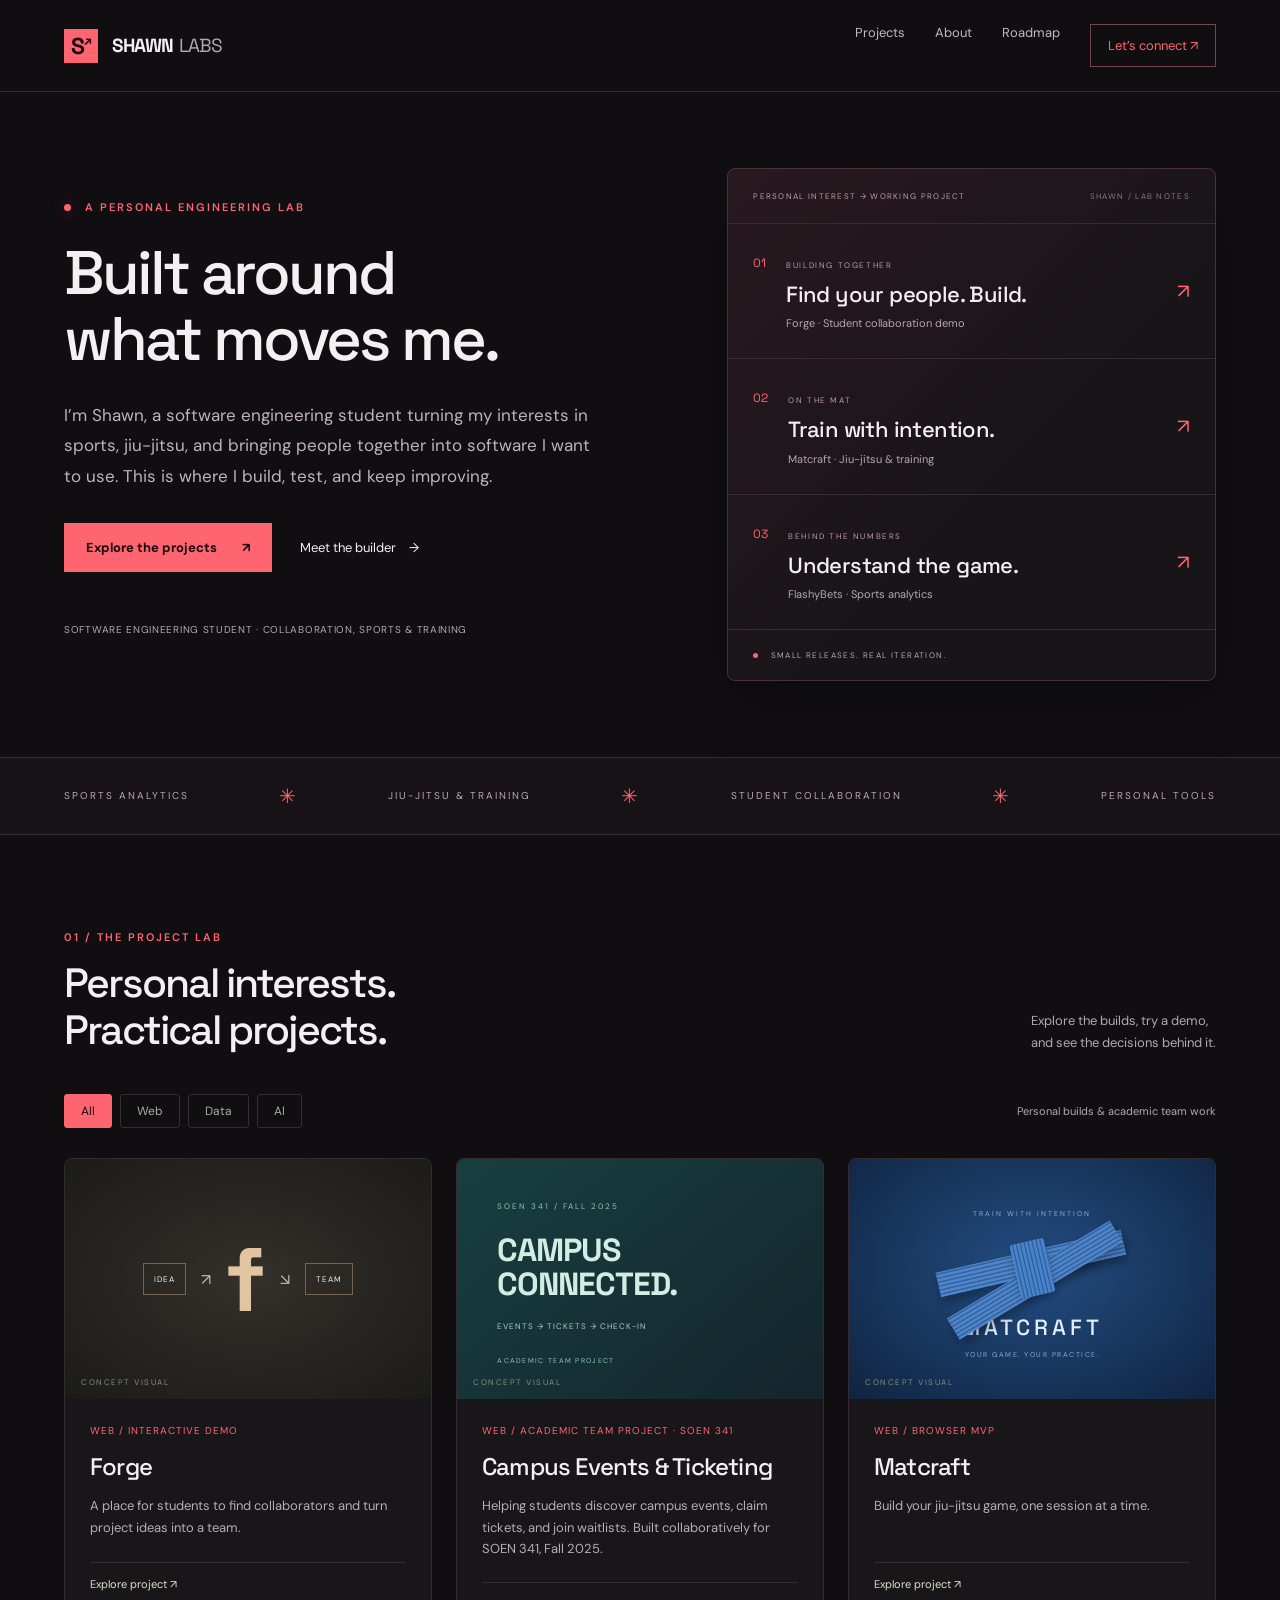
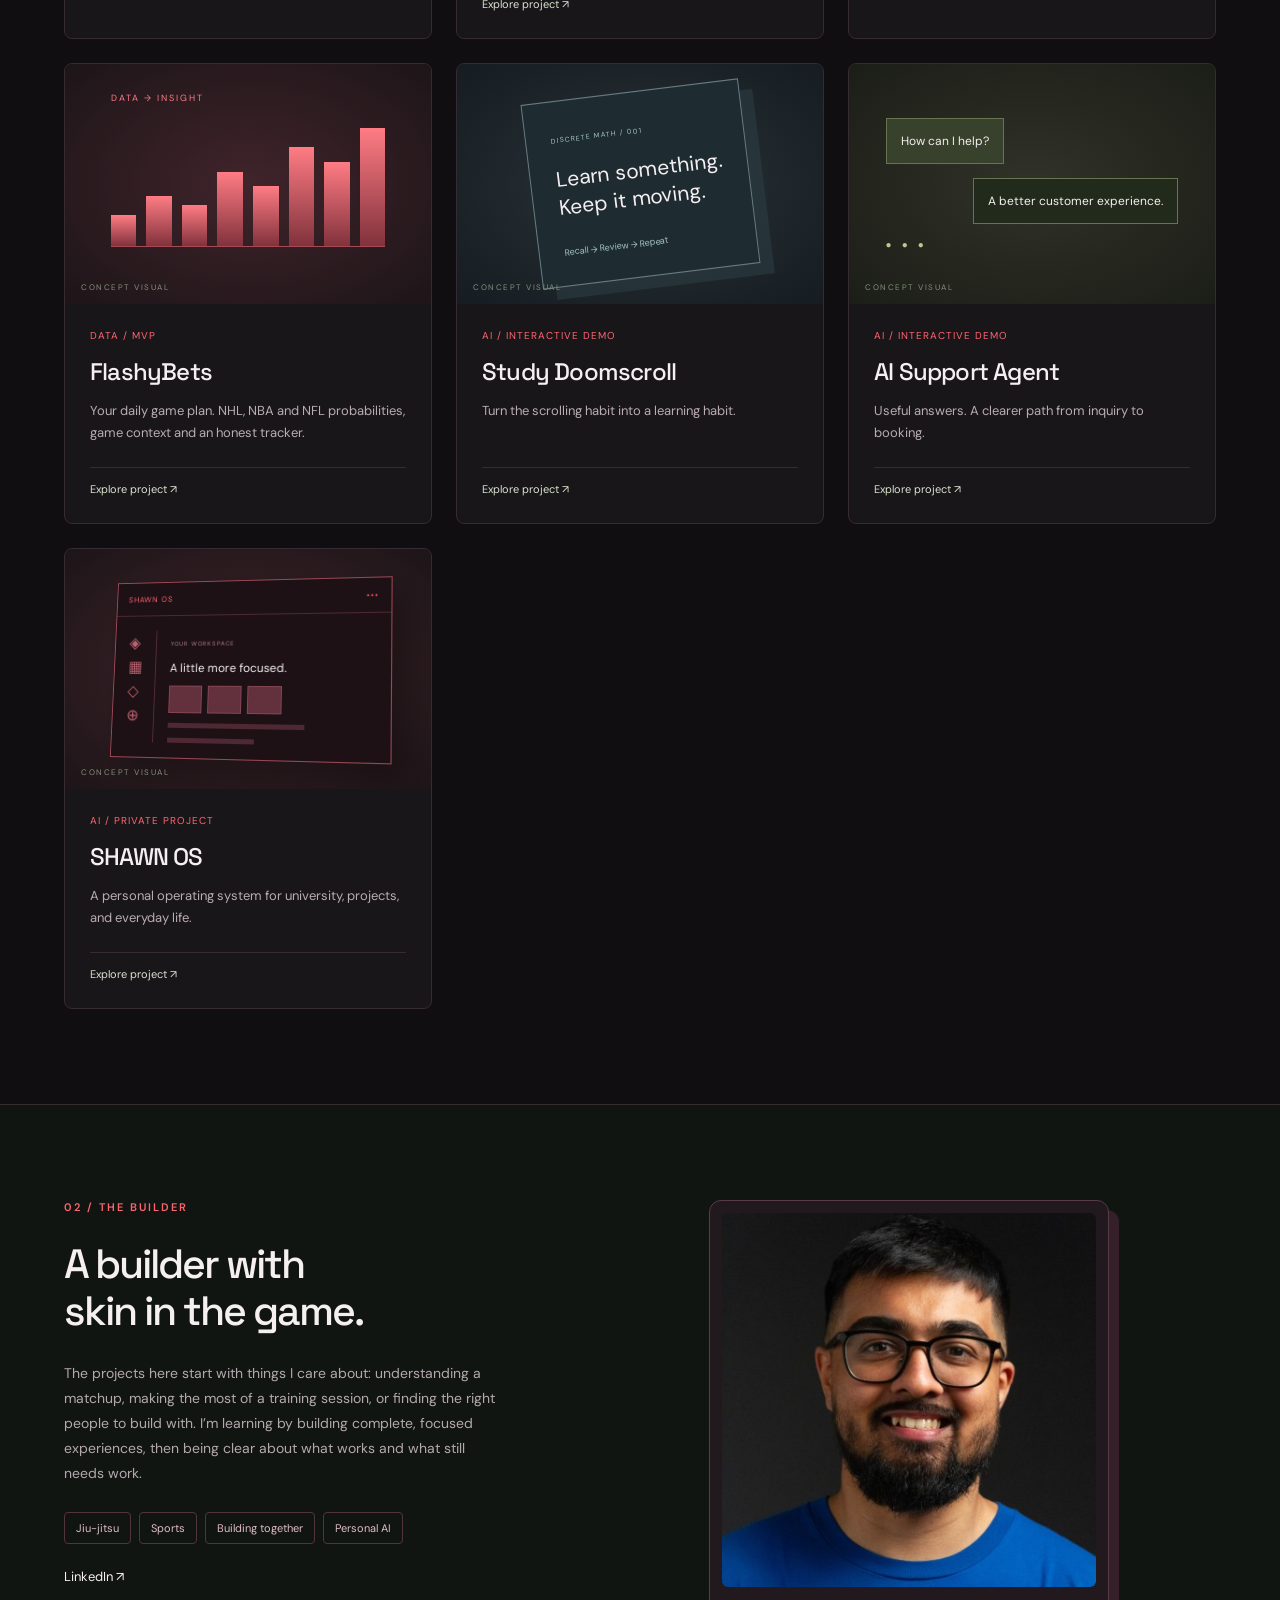
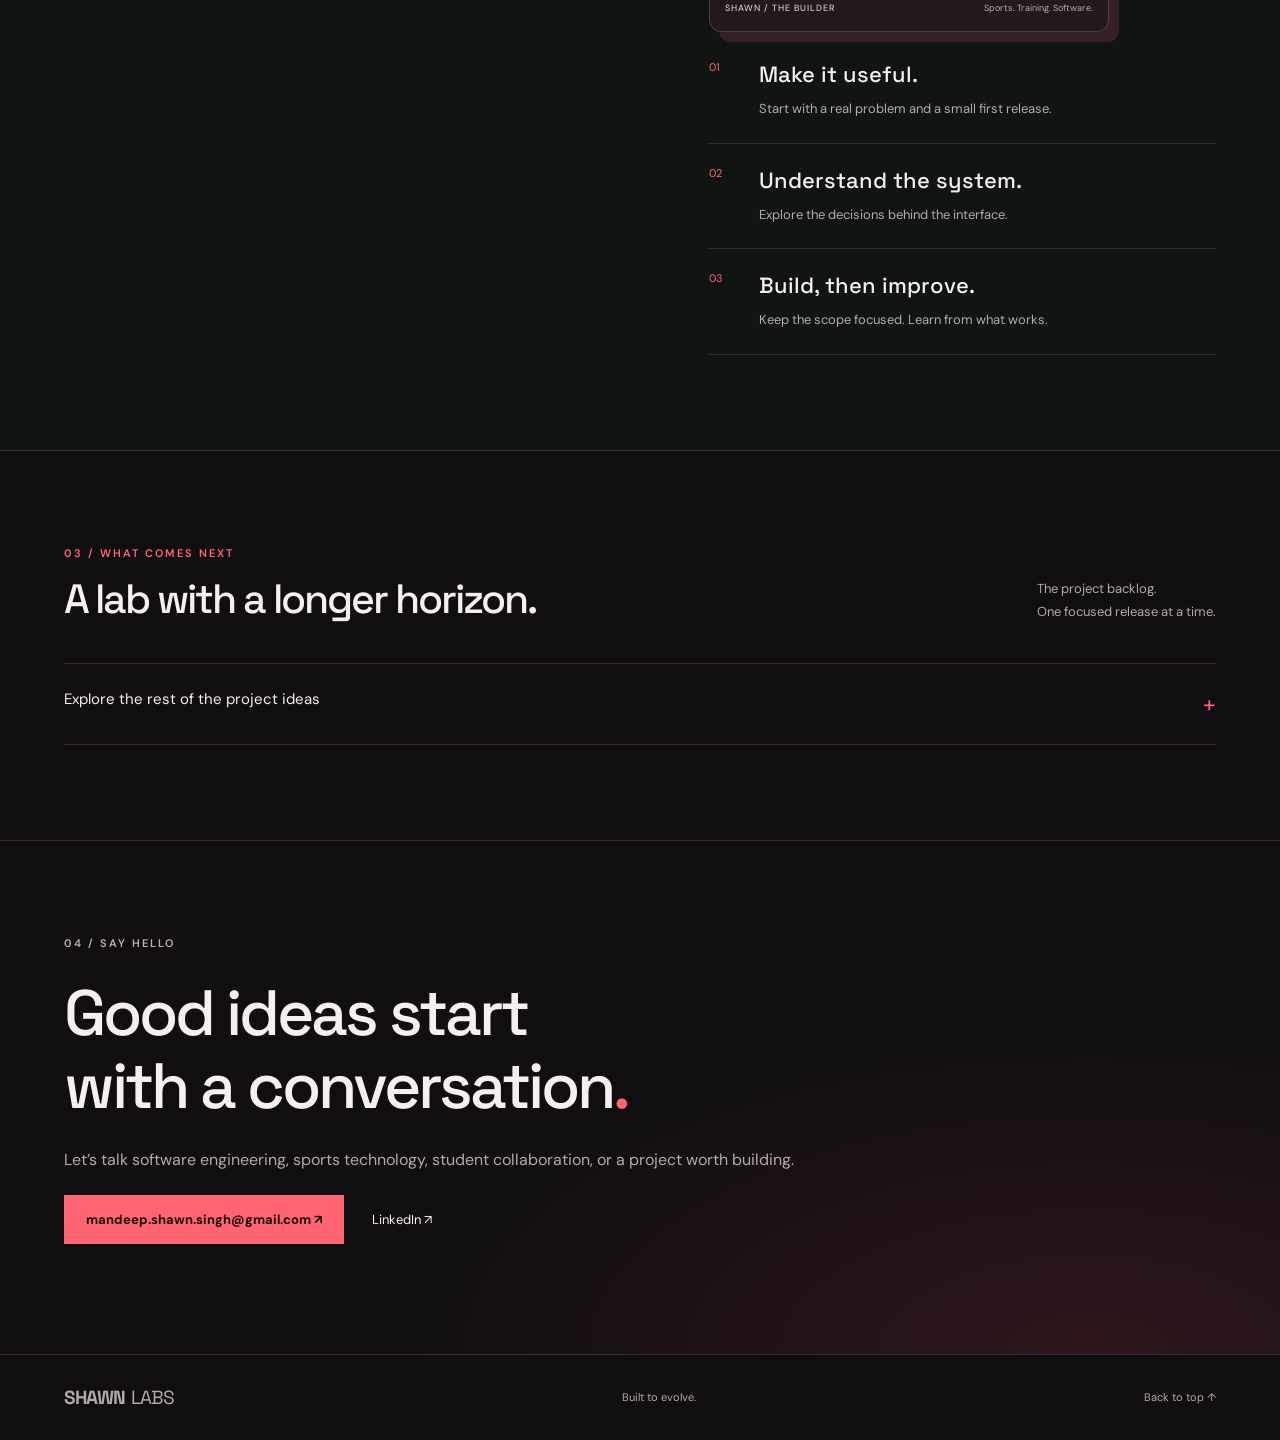
==== index.html @ e564c5ee "Showcase SOEN 341 campus events team project with contribution credits" ====
<!doctype html><html lang="en"><head><meta charset="utf-8"><meta name="viewport" content="width=device-width, initial-scale=1"><meta name="description" content="Shawn’s software engineering portfolio: student collaboration, sports analytics, and jiu-jitsu training tools."><title>Shawn Labs — Shawn’s Software Portfolio</title><link rel="stylesheet" href="style.css?v=academic4"><script src="content.js?v=academic4" defer></script><script src="app.js?v=academic4" defer></script></head><body>
<a class="skip" href="#work">Skip to projects</a><header><a class="brand" href="#home"><span class="mark">S<span>↗</span></span>SHAWN<span class="muted">LABS</span></a><nav aria-label="Main navigation"><a href="#work">Projects</a><a href="#about">About</a><a href="#roadmap">Roadmap</a><a class="nav-contact" href="#contact">Let’s connect ↗</a></nav></header>
<main><section class="hero" id="home"><div class="hero-copy"><p class="eyebrow"><span class="dot"></span> A PERSONAL ENGINEERING LAB</p><h1 id="headline"></h1><p class="intro" id="intro"></p><div class="actions"><a class="button" href="#work">Explore the projects <span>↗</span></a><a class="text-link" href="#about">Meet the builder <span>→</span></a></div><p class="hero-note" id="role"></p></div><aside class="focus-panel" aria-label="Current project focus"><div class="focus-top"><span>PERSONAL INTEREST → WORKING PROJECT</span><span>SHAWN / LAB NOTES</span></div><a class="focus-row" href="forge.html"><span class="focus-index">01</span><div><small>BUILDING TOGETHER</small><h2>Find your people. Build.</h2><p>Forge · Student collaboration demo</p></div><span class="focus-arrow">↗</span></a><a class="focus-row" href="https://msingh13.github.io/JiuJitsuApp/"><span class="focus-index">02</span><div><small>ON THE MAT</small><h2>Train with intention.</h2><p>Matcraft · Jiu-jitsu & training</p></div><span class="focus-arrow">↗</span></a><a class="focus-row" href="https://msingh13.github.io/FlashyBets/"><span class="focus-index">03</span><div><small>BEHIND THE NUMBERS</small><h2>Understand the game.</h2><p>FlashyBets · Sports analytics</p></div><span class="focus-arrow">↗</span></a><div class="focus-bottom"><span class="dot"></span> SMALL RELEASES. REAL ITERATION.</div></aside></section>
<div class="ticker"><span>SPORTS ANALYTICS</span><i>✳</i><span>JIU-JITSU & TRAINING</span><i>✳</i><span>STUDENT COLLABORATION</span><i>✳</i><span>PERSONAL TOOLS</span></div>
<section id="work" class="section"><div class="section-heading"><div><p class="eyebrow">01 / THE PROJECT LAB</p><h2>Personal interests.<br>Practical projects.</h2></div><p>Explore the builds, try a demo,<br>and see the decisions behind it.</p></div><div class="work-toolbar"><div class="filters" aria-label="Filter projects"></div><span class="small">Personal builds & academic team work</span></div><div id="projects" class="projects"></div></section>
<section id="about" class="about section"><div><p class="eyebrow">02 / THE BUILDER</p><h2>A builder with<br>skin in the game.</h2><p id="about-copy"></p><div class="interest-tags" aria-label="My interests"><span>Jiu-jitsu</span><span>Sports</span><span>Building together</span><span>Personal AI</span></div><div id="profile-links" class="actions"></div></div><div class="builder-visual"><figure class="builder-portrait"><img src="shawn-portrait.png" alt="Shawn, the builder behind Shawn Labs" width="400" height="400" loading="lazy"><figcaption><span>SHAWN / THE BUILDER</span><span>Sports. Training. Software.</span></figcaption></figure><div class="principles"><div><span>01</span><h3>Make it useful.</h3><p>Start with a real problem and a small first release.</p></div><div><span>02</span><h3>Understand the system.</h3><p>Explore the decisions behind the interface.</p></div><div><span>03</span><h3>Build, then improve.</h3><p>Keep the scope focused. Learn from what works.</p></div></div></div></section>
<section id="roadmap" class="section"><div class="section-heading"><div><p class="eyebrow">03 / WHAT COMES NEXT</p><h2>A lab with a longer horizon.</h2></div><p>The project backlog.<br>One focused release at a time.</p></div><details class="backlog"><summary>Explore the rest of the project ideas <span>+</span></summary><div id="backlog-list"></div></details></section>
<section id="contact" class="contact section"><p class="eyebrow">04 / SAY HELLO</p><h2>Good ideas start<br>with a conversation<span>.</span></h2><p>Let’s talk software engineering, sports technology, student collaboration, or a project worth building.</p><div id="contact-links" class="actions"></div></section></main><footer><a class="brand" href="#home">SHAWN<span class="muted">LABS</span></a><span>Built to evolve.</span><a href="#home">Back to top ↑</a></footer>
<dialog id="project-dialog" aria-label="Project details"><button class="close" aria-label="Close project details">×</button><div id="dialog-content"></div></dialog></body></html>
---- style.css ----
@import url('https://fonts.googleapis.com/css2?family=DM+Sans:wght@400;500;600;700&family=Space+Grotesk:wght@400;500;600;700&display=swap');
:root{--bg:#0d100f;--panel:#151917;--ink:#edf0e8;--muted:#91998e;--lime:#ff555f;--line:#2b322b}*{box-sizing:border-box}html{scroll-behavior:smooth;scroll-padding-top:90px}body{margin:0;background:var(--bg);color:var(--ink);font-family:'DM Sans',sans-serif}a{color:inherit;text-decoration:none}button{font:inherit;cursor:pointer}a,button,summary{-webkit-tap-highlight-color:transparent}a:focus-visible,button:focus-visible,summary:focus-visible{outline:2px solid var(--lime);outline-offset:5px}.skip{position:absolute;left:20px;top:-100px;background:var(--lime);color:#111;padding:12px;z-index:5}.skip:focus{top:12px}header{height:92px;border-bottom:1px solid var(--line);display:flex;align-items:center;justify-content:space-between;padding:0 5vw}.brand{display:flex;gap:6px;align-items:center;font-family:'Space Grotesk',sans-serif;font-weight:700;font-size:19px;letter-spacing:-1px}.mark{background:var(--lime);color:#19080b;width:34px;height:34px;display:flex;align-items:center;justify-content:center;margin-right:8px;font-size:23px}.mark span{font-size:13px;align-self:flex-start;margin-top:3px}.muted{color:var(--muted);font-weight:400}nav{display:flex;gap:30px;font-size:13px;color:#b6bdb2}.nav-contact{border:1px solid #75434a;padding:12px 17px;color:var(--lime)}main{overflow:hidden}.hero{max-width:1440px;margin:auto;display:grid;grid-template-columns:1.2fr 1fr;min-height:660px;align-items:center;padding:80px 5vw;gap:40px}.eyebrow{font-size:11px;letter-spacing:2px;font-weight:600;color:var(--lime);margin:0 0 27px}.dot{display:inline-block;background:var(--lime);width:7px;height:7px;border-radius:50%;margin-right:9px;box-shadow:0 0 15px #ff555f66}h1,h2,h3{font-family:'Space Grotesk',sans-serif;font-weight:500;margin:0}h1{font-size:clamp(42px,5.1vw,76px);line-height:1.07;letter-spacing:-4px;white-space:pre-line}.intro{color:var(--muted);font-size:17px;line-height:1.8;max-width:470px;margin:27px 0 31px}.actions{display:flex;align-items:center;gap:28px;flex-wrap:wrap}.button{display:inline-flex;gap:25px;align-items:center;background:var(--lime);color:#19080b;padding:16px 22px;font-size:13px;font-weight:700;border:0}.text-link{font-size:13px}.text-link span{margin-left:10px}.hero-note{font-size:11px;letter-spacing:1px;text-transform:uppercase;color:var(--muted);margin-top:49px}.orbital{height:450px;position:relative;display:grid;place-items:center;background:radial-gradient(ellipse,#ff555f20,transparent 64%)}.orbit{position:absolute;border:1px solid #a3485066;border-radius:50%;width:340px;height:340px}.o2{width:420px;height:220px;transform:rotate(-40deg)}.o3{width:420px;height:220px;transform:rotate(40deg)}.core{width:178px;height:178px;border:1px solid #ff555f55;border-radius:50%;display:flex;flex-direction:column;align-items:center;justify-content:center;font-family:'Space Grotesk';font-size:92px;color:var(--lime);box-shadow:0 0 70px #ff555f18,inset 0 0 30px #ff555f10}.core span{font-size:9px;letter-spacing:3px}.satellite{position:absolute;background:#211215;border:1px solid #91434c;font-size:9px;letter-spacing:1.5px;padding:10px 13px}.s1{top:70px;right:50px}.s2{left:0;top:220px}.s3{bottom:70px;right:12px}.coord{position:absolute;bottom:3px;font-size:9px;letter-spacing:2px;color:#ac7379}.ticker{border-block:1px solid var(--line);padding:25px 5vw;display:flex;align-items:center;justify-content:space-between;gap:20px;font-size:10px;letter-spacing:2px;color:#aeb7a5}.ticker i{color:var(--lime);font-size:20px;font-style:normal}.section{padding:95px 5vw;max-width:1440px;margin:auto}.section-heading{display:flex;justify-content:space-between;align-items:end;gap:24px;margin-bottom:40px}.section-heading .eyebrow{margin-bottom:16px}h2{font-size:clamp(30px,3.2vw,47px);line-height:1.15;letter-spacing:-2px}.section-heading>p{color:var(--muted);font-size:13px;line-height:1.7;margin:0}.work-toolbar{display:flex;justify-content:space-between;align-items:center;margin-bottom:30px}.filters{display:flex;gap:8px}.filters button{color:#a4afa0;border:1px solid var(--line);background:transparent;padding:8px 16px;border-radius:2px;font-size:12px}.filters button[aria-pressed=true]{background:var(--lime);color:#19080b;border-color:var(--lime)}.small{color:var(--muted);font-size:11px}.projects{display:grid;grid-template-columns:repeat(3,1fr);gap:24px}.project{background:var(--panel);border:1px solid var(--line)}.project-art{height:240px;position:relative;display:flex;align-items:center;justify-content:center;overflow:hidden;background:radial-gradient(at 50% 50%,#40242b,#1d1518)}.concept-label{position:absolute;bottom:12px;left:16px;font-size:8px;letter-spacing:1.5px;color:#84907b}.project-body{padding:25px}.project-meta{font-size:10px;text-transform:uppercase;letter-spacing:1px;color:var(--lime);margin-bottom:14px}.project h3{font-size:24px;letter-spacing:-.8px}.project-body>p{font-size:13px;line-height:1.65;color:var(--muted);min-height:44px}.project-button{padding:14px 0 0;border:0;border-top:1px solid var(--line);background:none;color:#d9e3cf;width:100%;text-align:left;font-size:11px;margin-top:10px}.project:hover{border-color:#b2535d}.mini-window{width:78%;background:#1e1116;border:1px solid #9b4855;transform:perspective(800px) rotateY(-13deg) rotateX(7deg);box-shadow:15px 15px 30px #0005}.window-top{font-size:8px;letter-spacing:1px;padding:12px;border-bottom:1px solid #4e2932;color:var(--lime);display:flex;justify-content:space-between}.window-body{display:flex;padding:15px;gap:15px}.mini-sidebar{color:#bb6370;line-height:25px;border-right:1px solid #512c35;padding-right:14px}.window-body small{font-size:6px;letter-spacing:1px;color:#b4838c}.window-body strong{display:block;font-size:12px;font-weight:400;margin:10px 0}.mini-cells{display:flex;gap:6px}.mini-cells i{width:35px;height:28px;background:#63303d;border:1px solid #834653}.mini-line{height:5px;background:#4e2832;width:140px;margin-top:10px}.short{width:90px}.forge{background:radial-gradient(at 50% 50%,#34302b,#1b1b18)}.forge-graphic{display:flex;align-items:center;gap:15px}.forge-graphic span{border:1px solid #746452;padding:10px;font-size:8px;letter-spacing:1px}.forge-graphic i{font-style:normal;color:#cfb696}.forge-graphic b{font-family:'Space Grotesk';font-size:90px;color:#e1c4a0}.study{background:radial-gradient(at 50% 50%,#293438,#161c21)}.study-card{border:1px solid #687b81;background:#1e2c32;padding:25px;transform:rotate(-7deg);box-shadow:13px 12px 0 #31454b70}.study-card small{font-size:7px;letter-spacing:1px;color:#a5c2c6}.study-card strong{font-size:21px;display:block;font-weight:400;margin:18px 0}.study-card span{font-size:9px;color:#a5c2c6}.chart{width:75%;height:125px;display:flex;align-items:end;gap:10px;position:relative;border-bottom:1px solid #a54a54}.chart i{flex:1;background:linear-gradient(#ff7c84,#81323c)}.chart span{position:absolute;top:-30px;left:0;font-size:9px;letter-spacing:2px;color:#ff7c84}.support{background:radial-gradient(at 50% 50%,#313329,#1b1d17)}.chat-art{display:flex;flex-direction:column;width:80%;gap:14px}.chat-art span{font-size:12px;background:#38412c;border:1px solid #67744f;padding:14px;align-self:start}.chat-art span:nth-child(2){align-self:end;background:#222b1b}.chat-art b{font-size:10px;letter-spacing:4px;color:#b5ca90}.game{background:repeating-linear-gradient(0deg,transparent,transparent 5px,#75887708 6px),radial-gradient(at center,#27342d,#111915)}.game-art{text-align:center}.game-art>span{display:block;font-size:64px;color:#8fad99}.game-art b{display:block;letter-spacing:7px;font-size:22px;font-weight:400}.game-art small{display:block;font-size:7px;letter-spacing:2px;color:#8fad99;margin-top:15px}.about{display:grid;grid-template-columns:1fr 1fr;gap:12%;border-block:1px solid var(--line);background:#111511}.about p:not(.eyebrow){color:var(--muted);line-height:1.8;font-size:14px;max-width:440px;margin:25px 0}.principles>div{position:relative;padding:22px 0 22px 50px;border-bottom:1px solid var(--line)}.principles>div:first-child{padding-top:0}.principles span{position:absolute;left:0;font-size:11px;color:var(--lime)}.principles h3{font-size:22px}.principles p{margin:9px 0 0!important;font-size:13px!important}.backlog{border-block:1px solid var(--line)}summary{list-style:none;cursor:pointer;padding:25px 0;font-size:15px;display:flex;justify-content:space-between}summary::-webkit-details-marker{display:none}summary>span{color:var(--lime);font-size:23px}details[open] summary>span{transform:rotate(45deg)}#backlog-list{display:grid;grid-template-columns:1fr 1fr;gap:0 35px;padding-bottom:25px}#backlog-list>div{display:flex;gap:18px;align-items:center;padding:17px 0;border-top:1px solid var(--line);font-size:13px}#backlog-list>div>span:first-child{color:#748168;font-size:10px}#backlog-list small{margin-left:auto;color:var(--muted);font-size:10px}.contact{border-top:1px solid var(--line);padding-bottom:110px;background:radial-gradient(at 85% 100%,#ff555f20,transparent 45%)}.contact h2{font-size:clamp(40px,5vw,70px);letter-spacing:-3px}.contact h2 span{color:var(--lime)}.contact>p:not(.eyebrow){color:var(--muted);margin:25px 0}.contact-note{font-size:12px;color:var(--muted)}footer{border-top:1px solid var(--line);padding:30px 5vw;display:flex;justify-content:space-between;align-items:center;font-size:11px;color:var(--muted)}dialog{background:#21171a;color:var(--ink);border:1px solid #a34c58;max-width:600px;width:calc(100% - 40px);padding:45px}dialog::backdrop{background:#000b;backdrop-filter:blur(8px)}.close{position:absolute;top:12px;right:16px;color:var(--ink);background:none;border:0;font-size:28px}dialog h2{margin:20px 0}dialog p,dialog li{color:#b1bda7;line-height:1.8;font-size:14px}dialog h3{font-size:17px;margin-top:25px}dialog .button{margin:10px 10px 0 0}@media(max-width:1050px){.projects{grid-template-columns:repeat(2,1fr)}.orbital{transform:scale(.8)}h1{letter-spacing:-2px}.hero{gap:0}.small{display:none}}@media(max-width:700px){header{height:75px}nav{gap:17px}nav a{font-size:11px}nav a:nth-child(3),.nav-contact{display:none}.brand{font-size:16px}.hero{grid-template-columns:1fr;padding-top:60px;min-height:auto;gap:20px}.hero h1{font-size:48px}.intro{font-size:15px}.hero-note{margin-top:30px}.orbital{height:340px;transform:scale(.85);margin-top:-15px}.ticker{flex-wrap:wrap;justify-content:center;font-size:8px;gap:15px}.ticker span:last-child,.ticker i:last-of-type{display:none}.section{padding:60px 6vw}.section-heading{display:block}.section-heading>p{margin-top:20px}.projects{grid-template-columns:1fr}.project-art{height:250px}.about{grid-template-columns:1fr;gap:40px}.filters{gap:5px}.filters button{padding:8px 12px;font-size:11px}#backlog-list{grid-template-columns:1fr}.contact h2{font-size:43px}footer>span{display:none}dialog{padding:35px 25px}}@media(prefers-reduced-motion:reduce){html{scroll-behavior:auto}}

/* Red accent theme */
:root{--bg:#100d0f;--panel:#1a1518;--ink:#f3ecee;--muted:#a8969d;--lime:#ff555f;--line:#36292e}.orbital{background:radial-gradient(ellipse,#ff555f20,transparent 64%)}


.builder-visual{display:grid;gap:28px;min-width:0}.builder-portrait{margin:0;max-width:400px;background:#171918;padding:12px;border:1px solid #3a3d39;border-radius:12px;box-shadow:12px 12px 0 #e8e5db}.builder-portrait img{display:block;width:100%;height:auto;aspect-ratio:1;object-fit:cover;border-radius:6px}.builder-portrait figcaption{display:flex;justify-content:space-between;gap:12px;color:#e9e7dd;font-size:9px;letter-spacing:1px;padding:15px 3px 5px}.builder-portrait figcaption span:last-child{color:#b3baad;letter-spacing:0}.builder-visual .principles{gap:0}@media(max-width:720px){.builder-portrait{max-width:360px;margin:0 auto;width:100%}.builder-visual{margin-top:20px}.builder-portrait figcaption{font-size:8px}}

/* Matcraft: blue belt identity, within the existing project-card layout. */
.project-art.matcraft{background:radial-gradient(at 50% 45%,#234d82,#102441)}
.matcraft-art{text-align:center;color:#e3efff;width:85%}.matcraft-art>small{font-size:7px;letter-spacing:2px;color:#89addb}.matcraft-art>strong{display:block;font-family:'Space Grotesk',sans-serif;font-size:22px;letter-spacing:4px;font-weight:500;margin-top:17px}.matcraft-art>span{display:block;font-size:7px;letter-spacing:1.5px;color:#86a9d6;margin-top:9px}.matcraft-belt{height:55px;width:190px;margin:20px auto 0;position:relative;transform:rotate(-13deg)}.matcraft-belt:before,.matcraft-belt:after{content:'';position:absolute;left:0;width:190px;height:25px;top:10px;background:repeating-linear-gradient(0deg,#5084c6 0,#5084c6 2px,#2a5d9f 3px,#3e75b5 4px);box-shadow:0 6px 8px #0004}.matcraft-belt:after{transform:rotate(-18deg);top:27px}.matcraft-belt i{position:absolute;left:78px;top:0;width:35px;height:55px;background:repeating-linear-gradient(90deg,#4b83c9 0,#4b83c9 2px,#2b5d9d 3px,#3974bb 4px);z-index:1;border-radius:3px;box-shadow:0 2px 8px #0003}

/* Personal portfolio refinement: quieter surfaces and a concrete project focus. */
:root{--bg:#100e11;--panel:#191619;--ink:#f5eff1;--muted:#b4a8af;--line:#352b31;--lime:#ff6570}
.hero{min-height:620px;gap:6vw;padding-top:76px;padding-bottom:76px}.hero h1{font-size:clamp(44px,4.8vw,70px);letter-spacing:-3px}.hero .intro{max-width:530px;color:#bfb3b9;line-height:1.8}.hero-note{font-size:10px;line-height:1.8;letter-spacing:.7px}.focus-panel{background:linear-gradient(135deg,#28191f,#181519 60%);border:1px solid #493039;border-radius:8px;overflow:hidden;box-shadow:0 24px 65px #0003}.focus-top{display:flex;justify-content:space-between;gap:16px;padding:22px 25px;font-size:8px;letter-spacing:1.3px;color:#bf9ca9;border-bottom:1px solid var(--line)}.focus-top span:last-child{color:#87777e}.focus-row{display:flex;gap:20px;align-items:center;padding:28px 25px;border-bottom:1px solid var(--line);transition:background .15s}.focus-row:hover{background:#ff657009}.focus-index{font-family:'Space Grotesk',sans-serif;font-size:12px;color:var(--lime);align-self:flex-start;margin-top:3px}.focus-row small{font-size:8px;letter-spacing:1.6px;color:#c09aa8}.focus-row h2{font-size:22px;letter-spacing:-.6px;margin:9px 0}.focus-row p{font-size:11px;color:var(--muted);margin:0}.focus-arrow{color:var(--lime);font-size:20px;margin-left:auto}.focus-bottom{padding:20px 25px;font-size:8px;letter-spacing:1.4px;color:#bda6af}.focus-bottom .dot{box-shadow:none;width:5px;height:5px}.ticker{background:#161216;color:#bba9b2;border-color:var(--line)}.section-heading>p{line-height:1.7}.project{border-radius:8px;overflow:hidden;border:1px solid var(--line);transition:border-color .18s}.project:hover{border-color:#76505e}.project-body>p{color:#b9acb3}.project-meta{letter-spacing:1px}.builder-portrait{box-shadow:10px 10px 0 #35202a;border-color:#573b47;background:#21191e}.builder-portrait figcaption span:last-child{color:#bda6af}.interest-tags{display:flex;flex-wrap:wrap;gap:8px;margin:24px 0}.interest-tags span{border:1px solid #52333f;padding:8px 11px;border-radius:4px;font-size:11px;color:#e0bdc9}.about .principles p,dialog p,dialog li{color:#b4a8af}.filters button{border-radius:3px}nav{color:#c6b8c0}.contact p{color:#bfb1b9}
@media(max-width:1050px){.focus-top{display:block;line-height:1.8}.focus-top span:last-child{display:none}.focus-row{padding:25px 20px;gap:14px}.focus-row h2{font-size:20px}}
@media(max-width:700px){.hero{padding-top:48px;gap:36px}.hero h1{font-size:46px;letter-spacing:-2px}.focus-panel{margin-bottom:12px}.focus-top{display:flex}.focus-row{padding:23px}.focus-row h2{font-size:22px}.hero-note{margin-top:28px}.ticker{font-size:8px;line-height:1.8}.interest-tags{margin-bottom:28px}}
@media(prefers-reduced-motion:reduce){.focus-row,.project{transition:none}}

.project-art.campus{background:linear-gradient(140deg,#183f40,#14252c);color:#d3ede3}.campus-art{width:78%;text-align:left}.campus-art small{font-size:8px;letter-spacing:2px;color:#90c3b5}.campus-art strong{display:block;font-family:'Space Grotesk',sans-serif;font-size:32px;line-height:1.05;letter-spacing:-1px;margin:20px 0}.campus-art span{display:block;font-size:8px;letter-spacing:1px;color:#aacfc3}.campus-art b{display:block;font-size:7px;letter-spacing:1.3px;font-weight:400;margin-top:25px;color:#90c3b5}
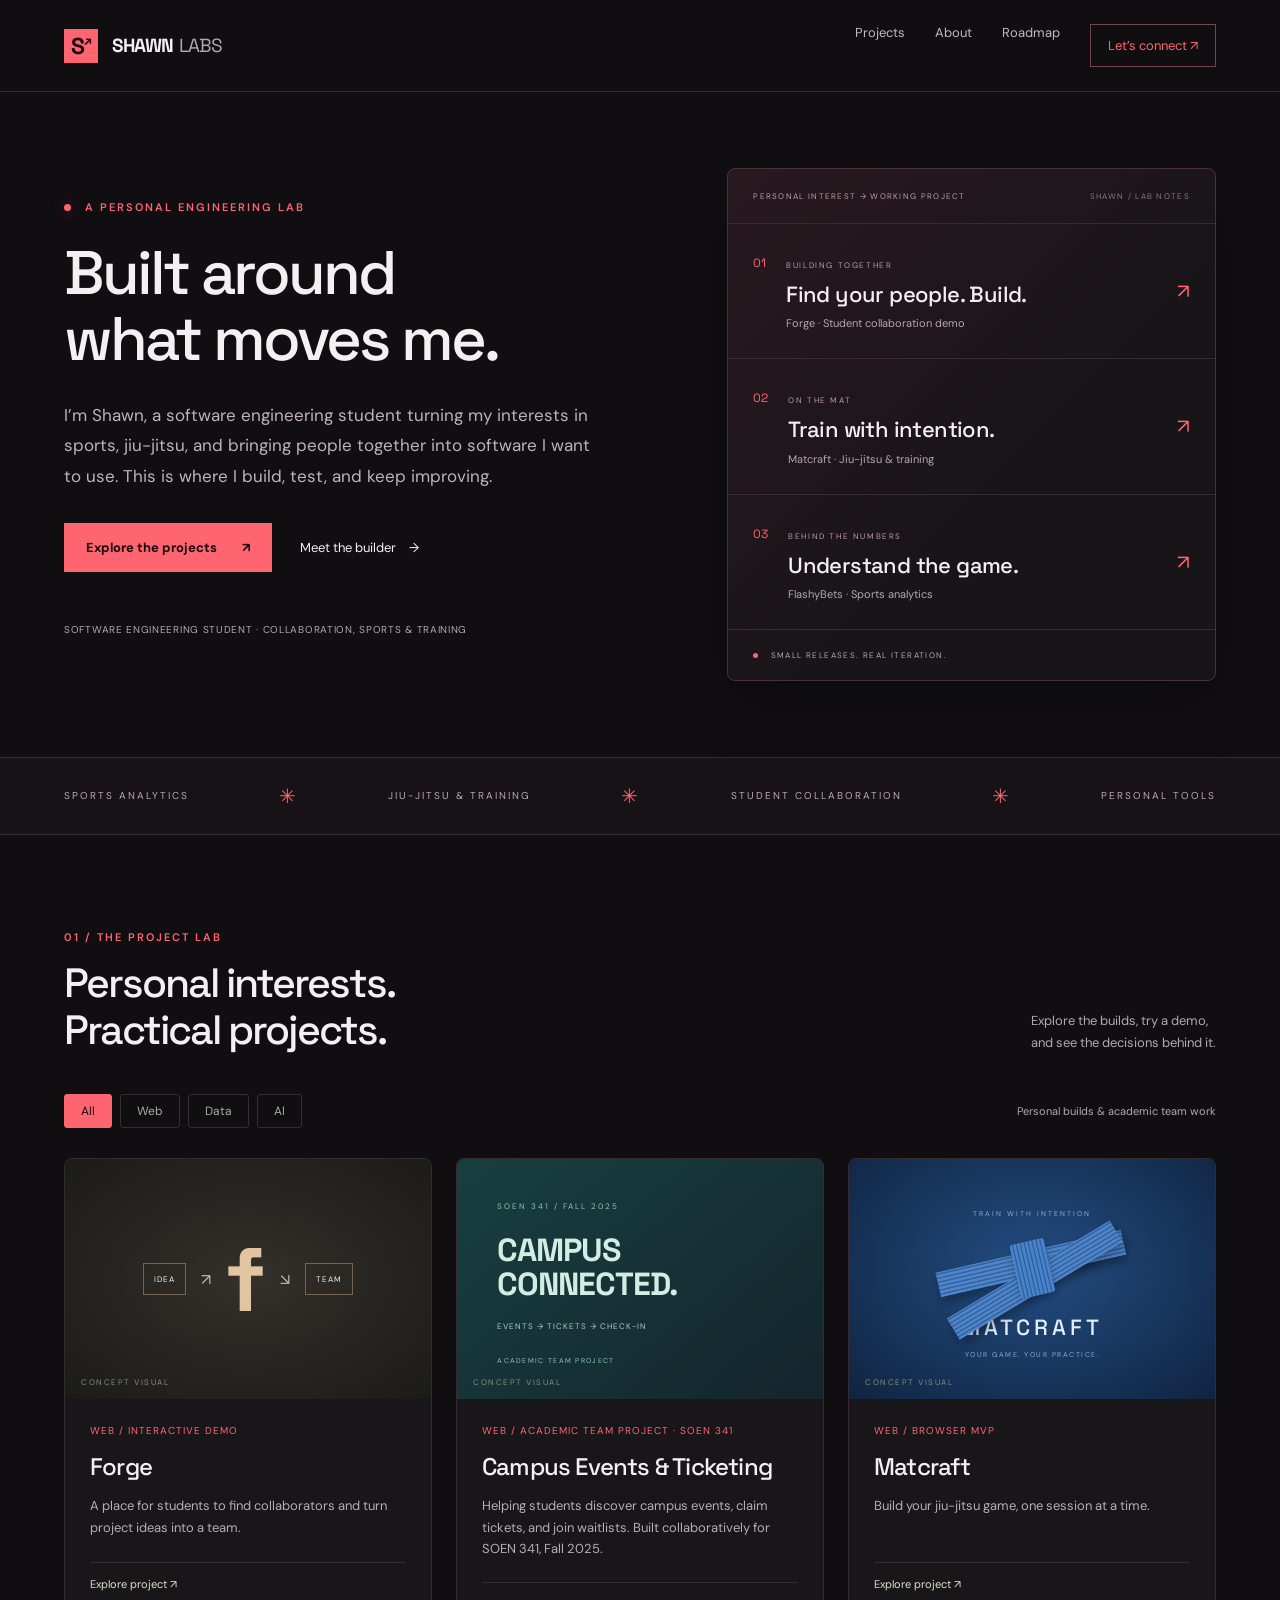
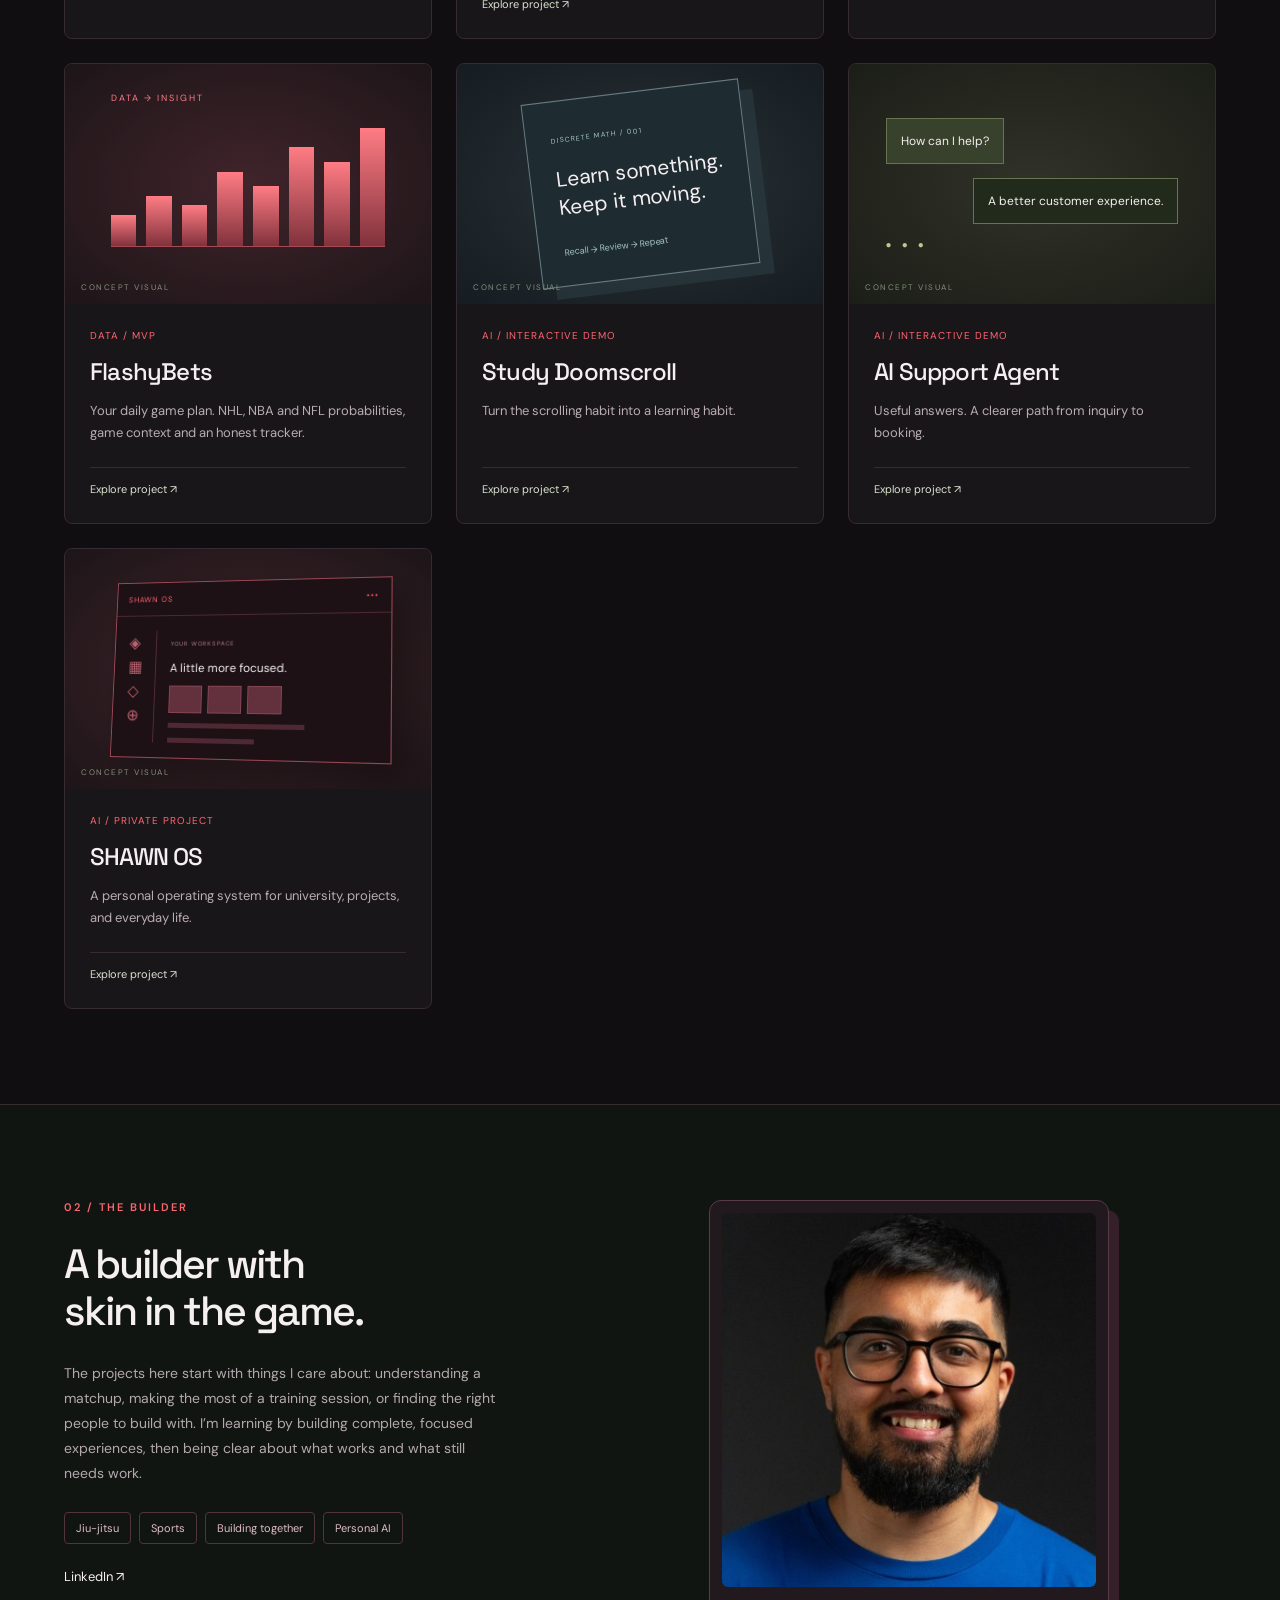
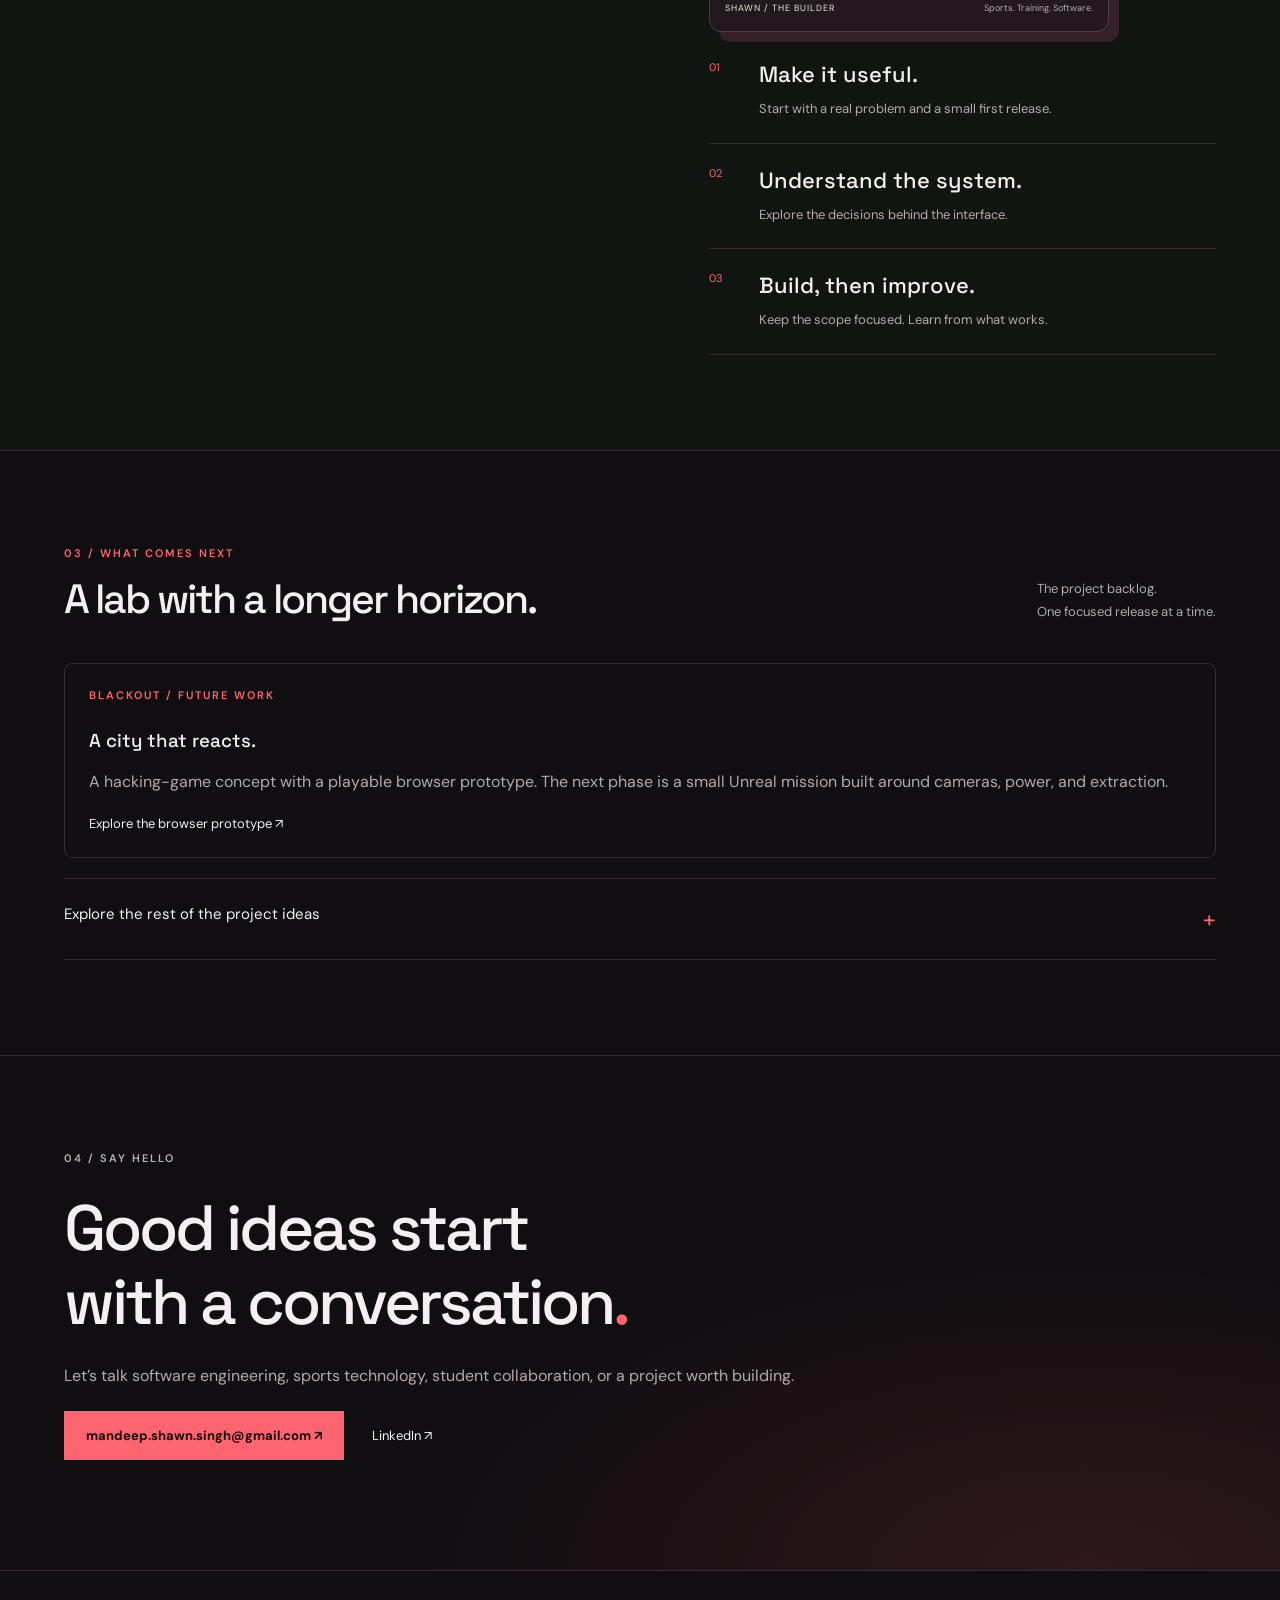
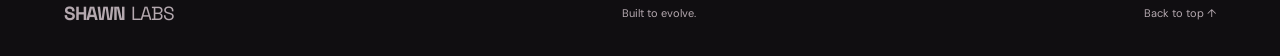
==== commit ae651dac: "Use actual SOEN 341 React interface for demo and restore Blackout future work" ====
--- a/index.html
+++ b/index.html
@@ -1,10 +1,10 @@
-<!doctype html><html lang="en"><head><meta charset="utf-8"><meta name="viewport" content="width=device-width, initial-scale=1"><meta name="description" content="Shawn’s software engineering portfolio: student collaboration, sports analytics, and jiu-jitsu training tools."><title>Shawn Labs — Shawn’s Software Portfolio</title><link rel="stylesheet" href="style.css?v=academic4"><script src="content.js?v=academic4" defer></script><script src="app.js?v=academic4" defer></script></head><body>
+<!doctype html><html lang="en"><head><meta charset="utf-8"><meta name="viewport" content="width=device-width, initial-scale=1"><meta name="description" content="Shawn’s software engineering portfolio: student collaboration, sports analytics, and jiu-jitsu training tools."><title>Shawn Labs — Shawn’s Software Portfolio</title><link rel="stylesheet" href="style.css?v=repodemo6"><script src="content.js?v=repodemo6" defer></script><script src="app.js?v=repodemo6" defer></script></head><body>
 <a class="skip" href="#work">Skip to projects</a><header><a class="brand" href="#home"><span class="mark">S<span>↗</span></span>SHAWN<span class="muted">LABS</span></a><nav aria-label="Main navigation"><a href="#work">Projects</a><a href="#about">About</a><a href="#roadmap">Roadmap</a><a class="nav-contact" href="#contact">Let’s connect ↗</a></nav></header>
 <main><section class="hero" id="home"><div class="hero-copy"><p class="eyebrow"><span class="dot"></span> A PERSONAL ENGINEERING LAB</p><h1 id="headline"></h1><p class="intro" id="intro"></p><div class="actions"><a class="button" href="#work">Explore the projects <span>↗</span></a><a class="text-link" href="#about">Meet the builder <span>→</span></a></div><p class="hero-note" id="role"></p></div><aside class="focus-panel" aria-label="Current project focus"><div class="focus-top"><span>PERSONAL INTEREST → WORKING PROJECT</span><span>SHAWN / LAB NOTES</span></div><a class="focus-row" href="forge.html"><span class="focus-index">01</span><div><small>BUILDING TOGETHER</small><h2>Find your people. Build.</h2><p>Forge · Student collaboration demo</p></div><span class="focus-arrow">↗</span></a><a class="focus-row" href="https://msingh13.github.io/JiuJitsuApp/"><span class="focus-index">02</span><div><small>ON THE MAT</small><h2>Train with intention.</h2><p>Matcraft · Jiu-jitsu & training</p></div><span class="focus-arrow">↗</span></a><a class="focus-row" href="https://msingh13.github.io/FlashyBets/"><span class="focus-index">03</span><div><small>BEHIND THE NUMBERS</small><h2>Understand the game.</h2><p>FlashyBets · Sports analytics</p></div><span class="focus-arrow">↗</span></a><div class="focus-bottom"><span class="dot"></span> SMALL RELEASES. REAL ITERATION.</div></aside></section>
 <div class="ticker"><span>SPORTS ANALYTICS</span><i>✳</i><span>JIU-JITSU & TRAINING</span><i>✳</i><span>STUDENT COLLABORATION</span><i>✳</i><span>PERSONAL TOOLS</span></div>
 <section id="work" class="section"><div class="section-heading"><div><p class="eyebrow">01 / THE PROJECT LAB</p><h2>Personal interests.<br>Practical projects.</h2></div><p>Explore the builds, try a demo,<br>and see the decisions behind it.</p></div><div class="work-toolbar"><div class="filters" aria-label="Filter projects"></div><span class="small">Personal builds & academic team work</span></div><div id="projects" class="projects"></div></section>
 <section id="about" class="about section"><div><p class="eyebrow">02 / THE BUILDER</p><h2>A builder with<br>skin in the game.</h2><p id="about-copy"></p><div class="interest-tags" aria-label="My interests"><span>Jiu-jitsu</span><span>Sports</span><span>Building together</span><span>Personal AI</span></div><div id="profile-links" class="actions"></div></div><div class="builder-visual"><figure class="builder-portrait"><img src="shawn-portrait.png" alt="Shawn, the builder behind Shawn Labs" width="400" height="400" loading="lazy"><figcaption><span>SHAWN / THE BUILDER</span><span>Sports. Training. Software.</span></figcaption></figure><div class="principles"><div><span>01</span><h3>Make it useful.</h3><p>Start with a real problem and a small first release.</p></div><div><span>02</span><h3>Understand the system.</h3><p>Explore the decisions behind the interface.</p></div><div><span>03</span><h3>Build, then improve.</h3><p>Keep the scope focused. Learn from what works.</p></div></div></div></section>
-<section id="roadmap" class="section"><div class="section-heading"><div><p class="eyebrow">03 / WHAT COMES NEXT</p><h2>A lab with a longer horizon.</h2></div><p>The project backlog.<br>One focused release at a time.</p></div><details class="backlog"><summary>Explore the rest of the project ideas <span>+</span></summary><div id="backlog-list"></div></details></section>
+<section id="roadmap" class="section"><div class="section-heading"><div><p class="eyebrow">03 / WHAT COMES NEXT</p><h2>A lab with a longer horizon.</h2></div><p>The project backlog.<br>One focused release at a time.</p></div><article style="padding:24px;border:1px solid var(--line);margin-bottom:20px;border-radius:8px"><p class="eyebrow">BLACKOUT / FUTURE WORK</p><h3>A city that reacts.</h3><p style="color:var(--muted);line-height:1.8">A hacking-game concept with a playable browser prototype. The next phase is a small Unreal mission built around cameras, power, and extraction.</p><a class="text-link" href="blackout.html">Explore the browser prototype ↗</a></article><details class="backlog"><summary>Explore the rest of the project ideas <span>+</span></summary><div id="backlog-list"></div></details></section>
 <section id="contact" class="contact section"><p class="eyebrow">04 / SAY HELLO</p><h2>Good ideas start<br>with a conversation<span>.</span></h2><p>Let’s talk software engineering, sports technology, student collaboration, or a project worth building.</p><div id="contact-links" class="actions"></div></section></main><footer><a class="brand" href="#home">SHAWN<span class="muted">LABS</span></a><span>Built to evolve.</span><a href="#home">Back to top ↑</a></footer>
 <dialog id="project-dialog" aria-label="Project details"><button class="close" aria-label="Close project details">×</button><div id="dialog-content"></div></dialog></body></html>
 
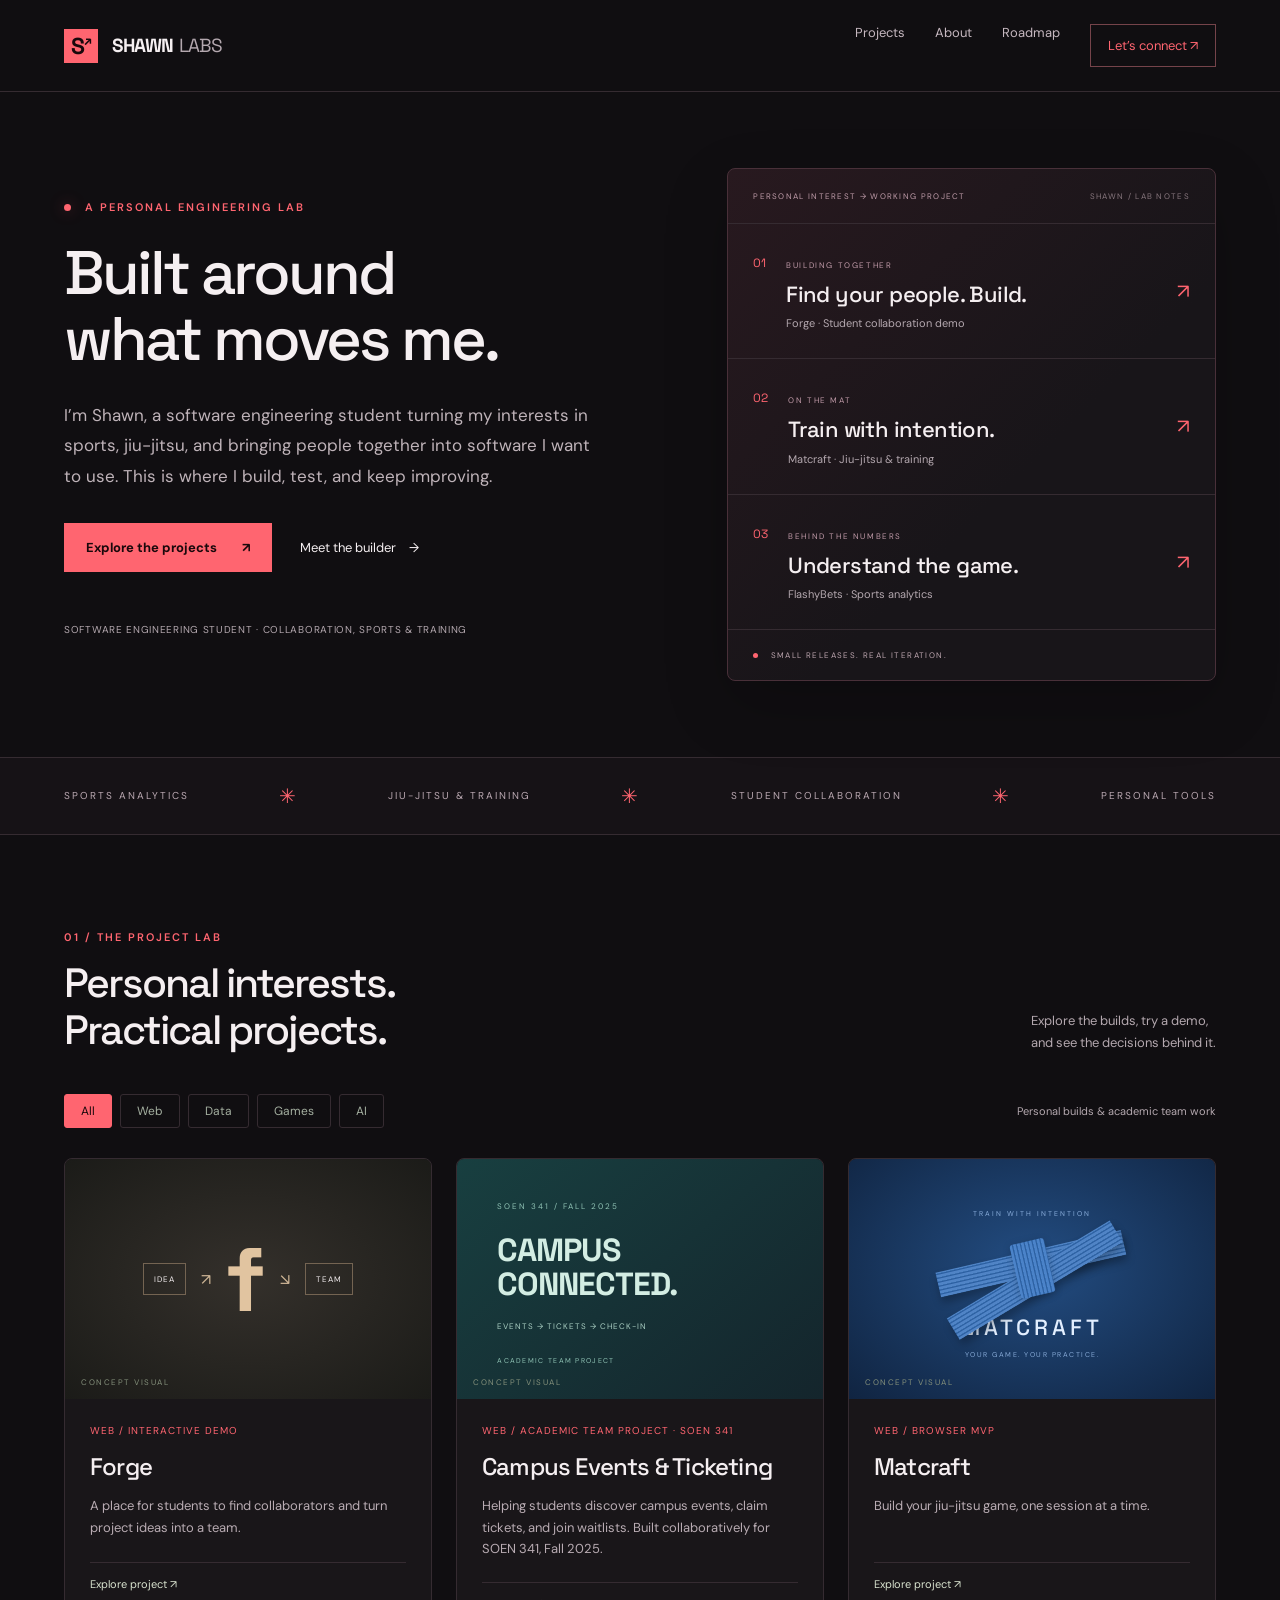
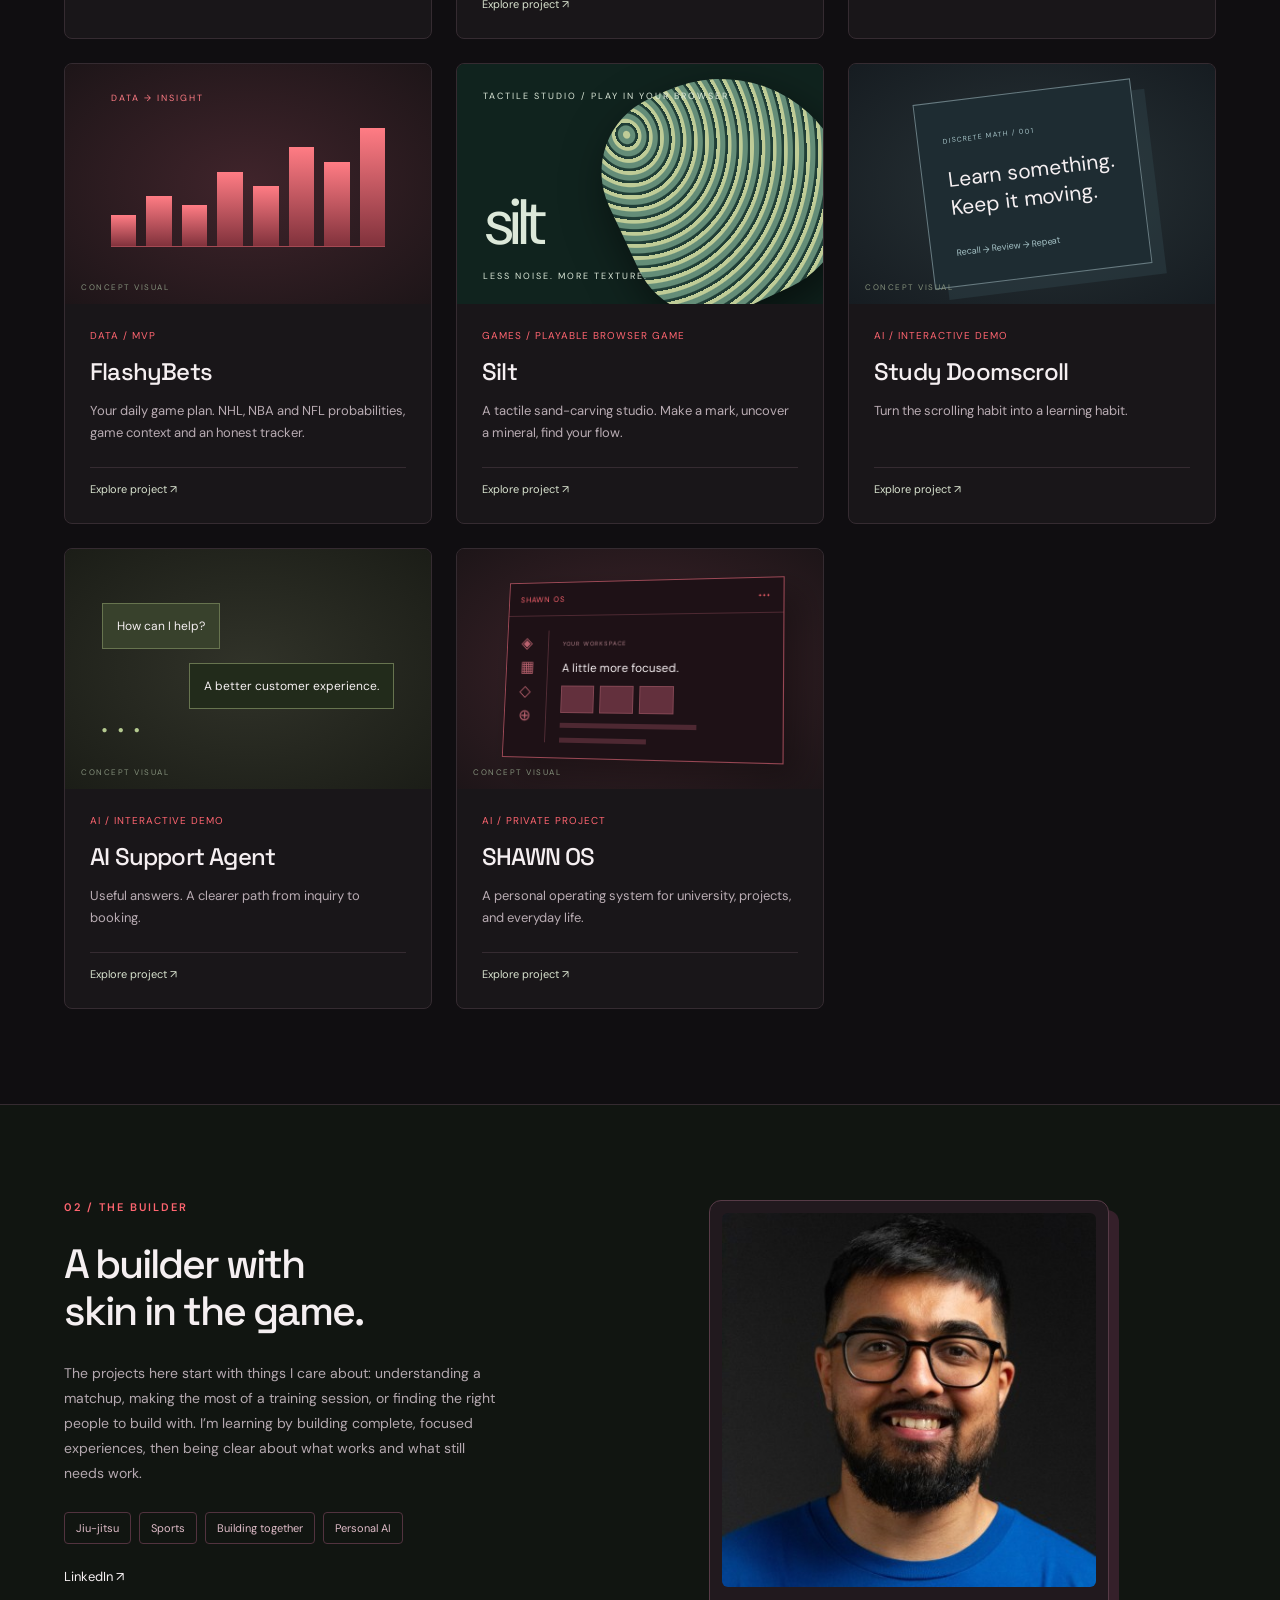
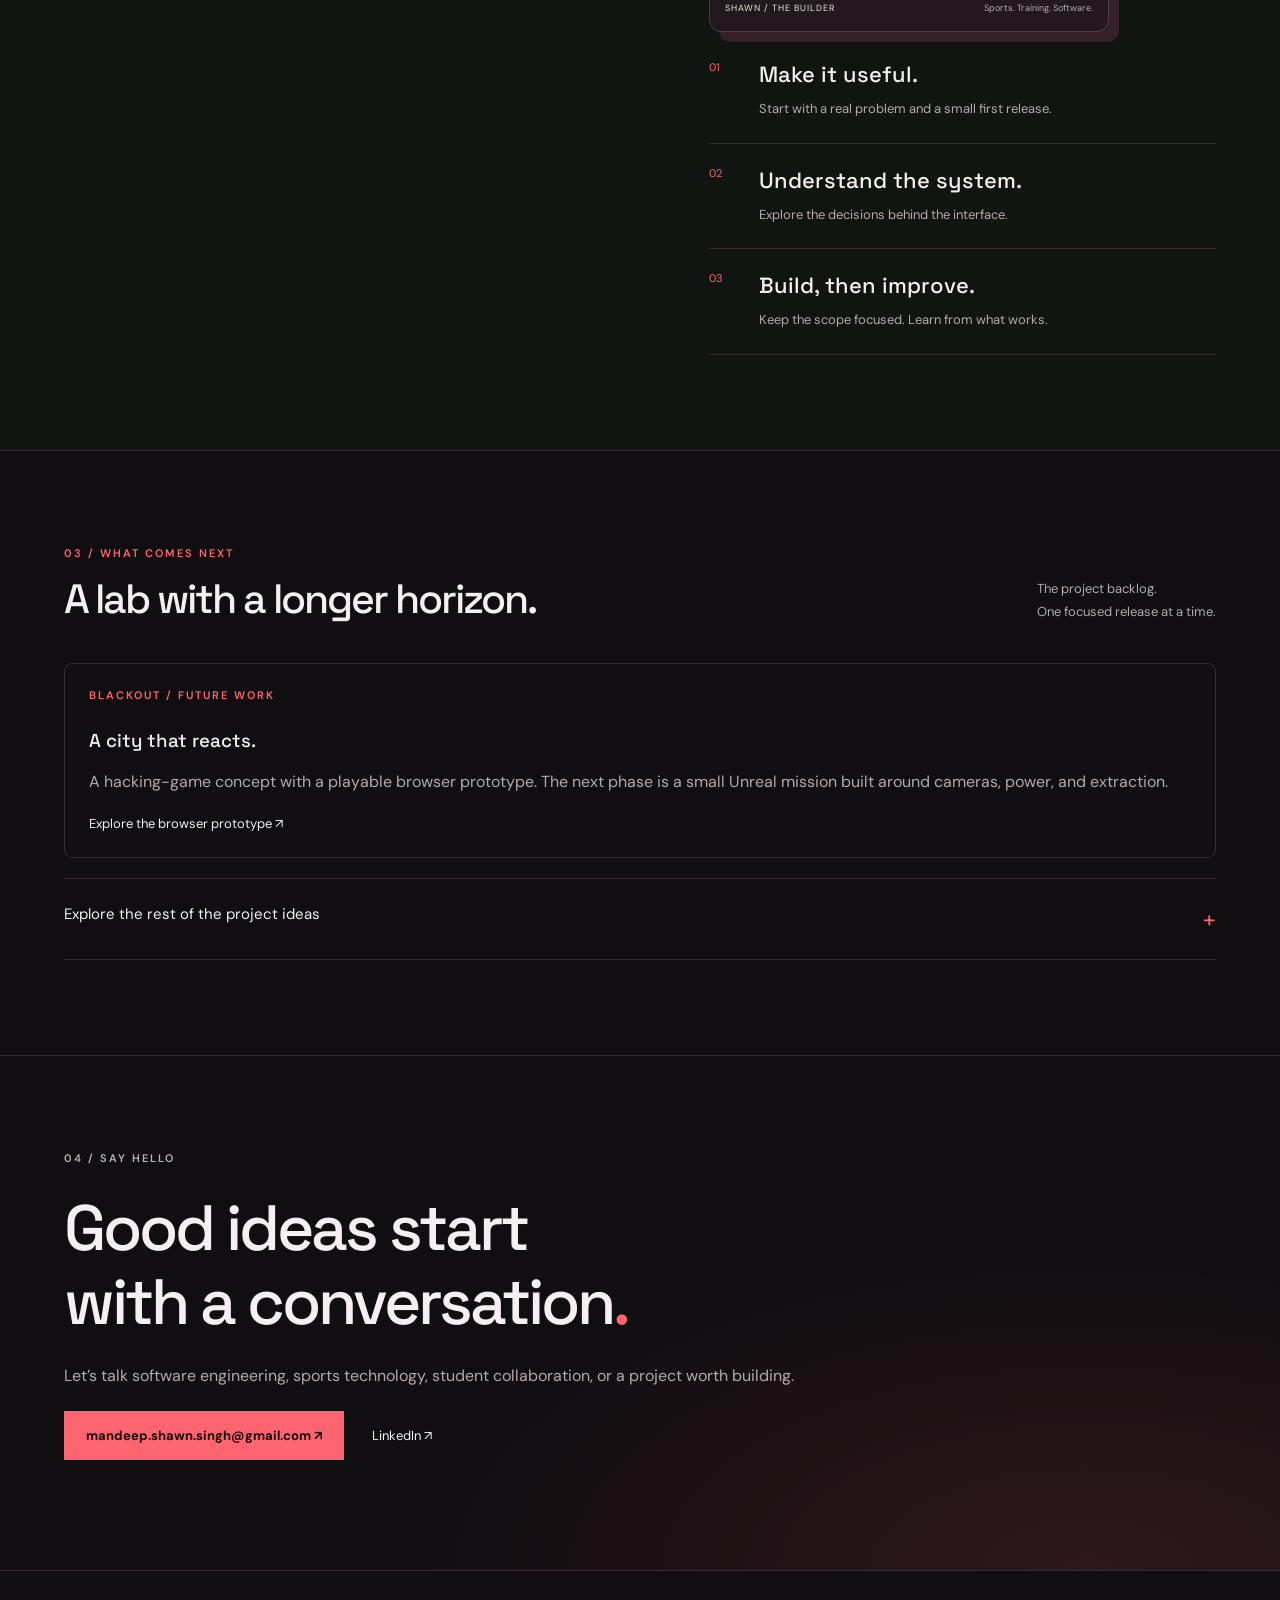
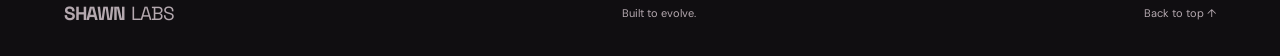
==== commit 10cb27d5: "Feature Silt playable ASMR game in portfolio" ====
--- a/index.html
+++ b/index.html
@@ -1,4 +1,4 @@
-<!doctype html><html lang="en"><head><meta charset="utf-8"><meta name="viewport" content="width=device-width, initial-scale=1"><meta name="description" content="Shawn’s software engineering portfolio: student collaboration, sports analytics, and jiu-jitsu training tools."><title>Shawn Labs — Shawn’s Software Portfolio</title><link rel="stylesheet" href="style.css?v=repodemo6"><script src="content.js?v=repodemo6" defer></script><script src="app.js?v=repodemo6" defer></script></head><body>
+<!doctype html><html lang="en"><head><meta charset="utf-8"><meta name="viewport" content="width=device-width, initial-scale=1"><meta name="description" content="Shawn’s software engineering portfolio: student collaboration, sports analytics, and jiu-jitsu training tools."><title>Shawn Labs — Shawn’s Software Portfolio</title><link rel="stylesheet" href="style.css?v=silt1"><script src="content.js?v=silt1" defer></script><script src="app.js?v=silt1" defer></script></head><body>
 <a class="skip" href="#work">Skip to projects</a><header><a class="brand" href="#home"><span class="mark">S<span>↗</span></span>SHAWN<span class="muted">LABS</span></a><nav aria-label="Main navigation"><a href="#work">Projects</a><a href="#about">About</a><a href="#roadmap">Roadmap</a><a class="nav-contact" href="#contact">Let’s connect ↗</a></nav></header>
 <main><section class="hero" id="home"><div class="hero-copy"><p class="eyebrow"><span class="dot"></span> A PERSONAL ENGINEERING LAB</p><h1 id="headline"></h1><p class="intro" id="intro"></p><div class="actions"><a class="button" href="#work">Explore the projects <span>↗</span></a><a class="text-link" href="#about">Meet the builder <span>→</span></a></div><p class="hero-note" id="role"></p></div><aside class="focus-panel" aria-label="Current project focus"><div class="focus-top"><span>PERSONAL INTEREST → WORKING PROJECT</span><span>SHAWN / LAB NOTES</span></div><a class="focus-row" href="forge.html"><span class="focus-index">01</span><div><small>BUILDING TOGETHER</small><h2>Find your people. Build.</h2><p>Forge · Student collaboration demo</p></div><span class="focus-arrow">↗</span></a><a class="focus-row" href="https://msingh13.github.io/JiuJitsuApp/"><span class="focus-index">02</span><div><small>ON THE MAT</small><h2>Train with intention.</h2><p>Matcraft · Jiu-jitsu & training</p></div><span class="focus-arrow">↗</span></a><a class="focus-row" href="https://msingh13.github.io/FlashyBets/"><span class="focus-index">03</span><div><small>BEHIND THE NUMBERS</small><h2>Understand the game.</h2><p>FlashyBets · Sports analytics</p></div><span class="focus-arrow">↗</span></a><div class="focus-bottom"><span class="dot"></span> SMALL RELEASES. REAL ITERATION.</div></aside></section>
 <div class="ticker"><span>SPORTS ANALYTICS</span><i>✳</i><span>JIU-JITSU & TRAINING</span><i>✳</i><span>STUDENT COLLABORATION</span><i>✳</i><span>PERSONAL TOOLS</span></div>
--- a/style.css
+++ b/style.css
@@ -19,3 +19,6 @@
 @media(prefers-reduced-motion:reduce){.focus-row,.project{transition:none}}
 
 .project-art.campus{background:linear-gradient(140deg,#183f40,#14252c);color:#d3ede3}.campus-art{width:78%;text-align:left}.campus-art small{font-size:8px;letter-spacing:2px;color:#90c3b5}.campus-art strong{display:block;font-family:'Space Grotesk',sans-serif;font-size:32px;line-height:1.05;letter-spacing:-1px;margin:20px 0}.campus-art span{display:block;font-size:8px;letter-spacing:1px;color:#aacfc3}.campus-art b{display:block;font-size:7px;letter-spacing:1.3px;font-weight:400;margin-top:25px;color:#90c3b5}
+
+/* Silt: tactile browser game */
+.project-art.silt{background:#10231e;color:#dce8d9}.silt-art{position:relative;width:100%;height:100%;padding:26px;overflow:hidden}.silt-art small,.silt-art span{position:relative;z-index:2;display:block;font-size:9px;letter-spacing:2px}.silt-art strong{position:absolute;bottom:40px;left:28px;font-size:64px;font-weight:400;letter-spacing:-4px}.silt-art span{position:absolute;bottom:22px}.silt-mineral{position:absolute;width:230px;height:230px;right:-20px;top:10px;border-radius:40% 65% 50% 40%;transform:rotate(-25deg);background:repeating-radial-gradient(ellipse at 20% 10%,#bfcc97 0 3px,#648d78 4px 8px,#203e36 9px 11px);box-shadow:0 18px 45px #0008}.silt .concept-label{display:none}
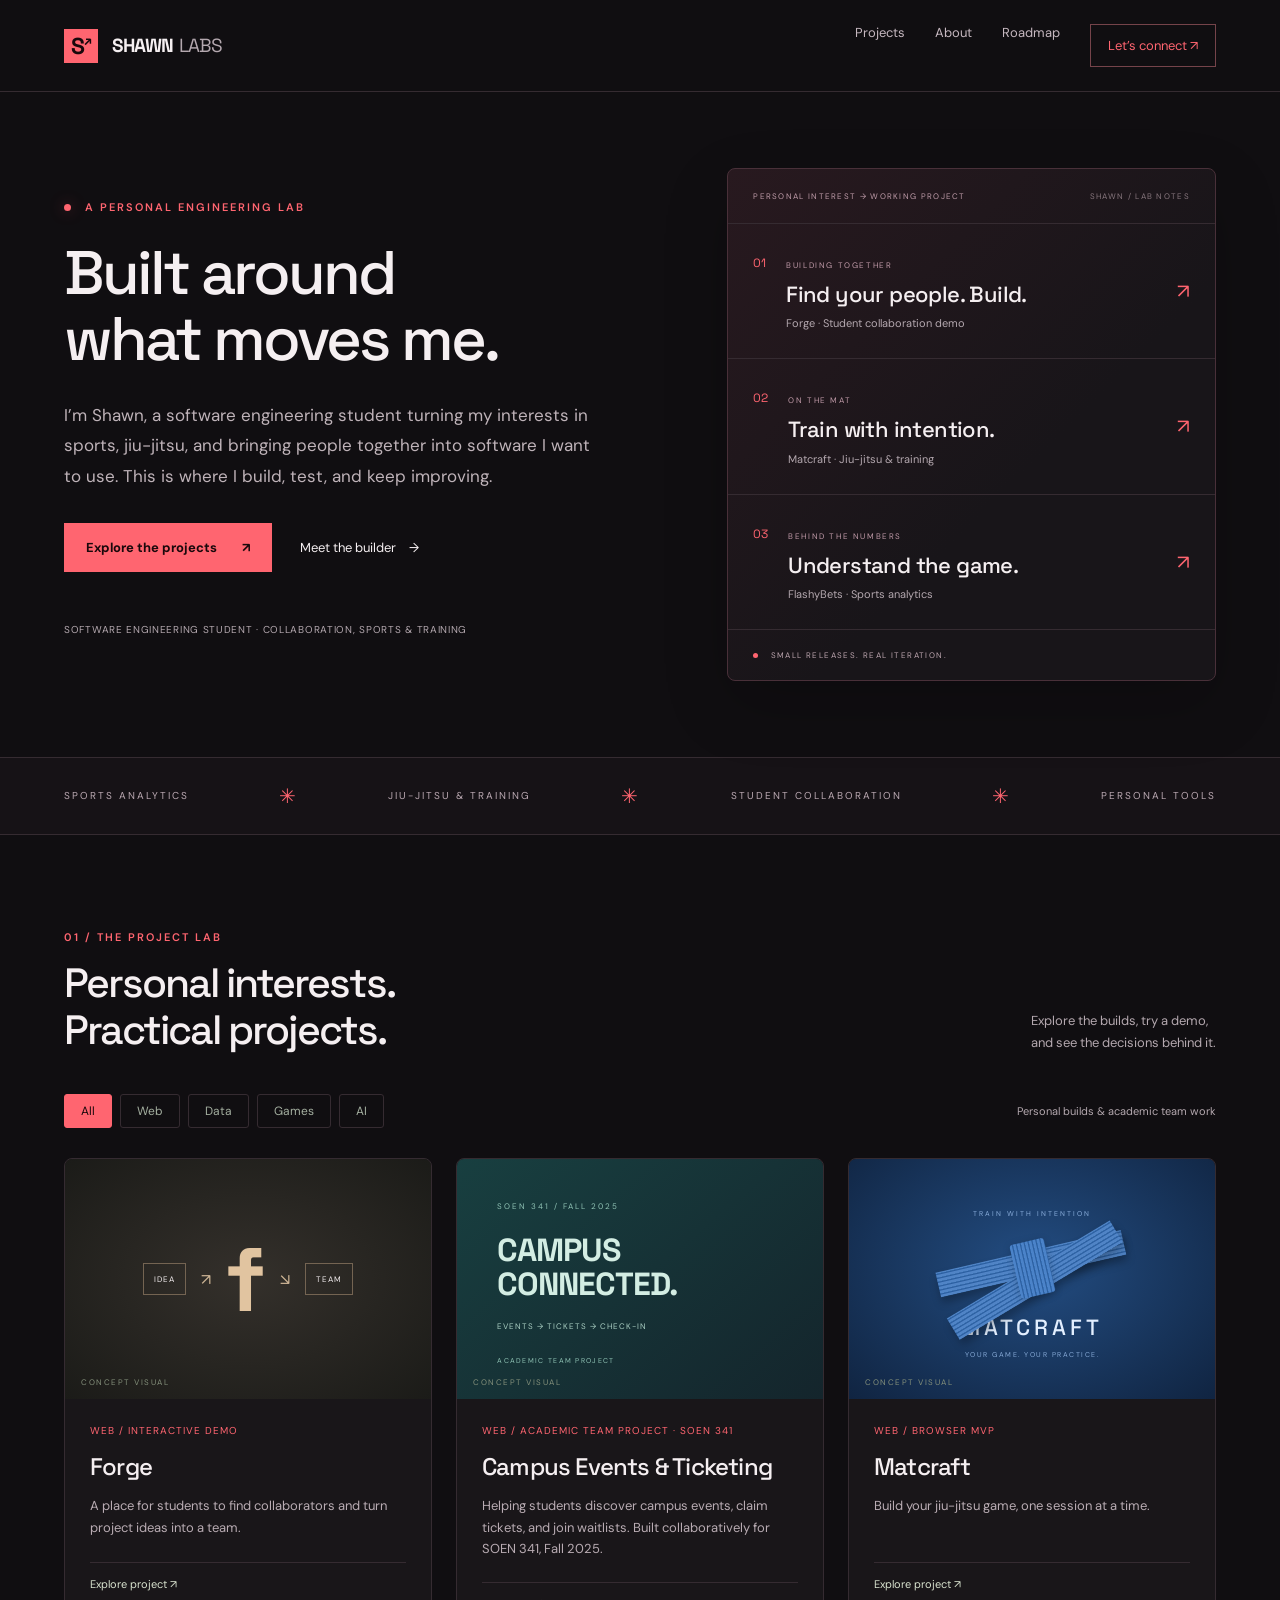
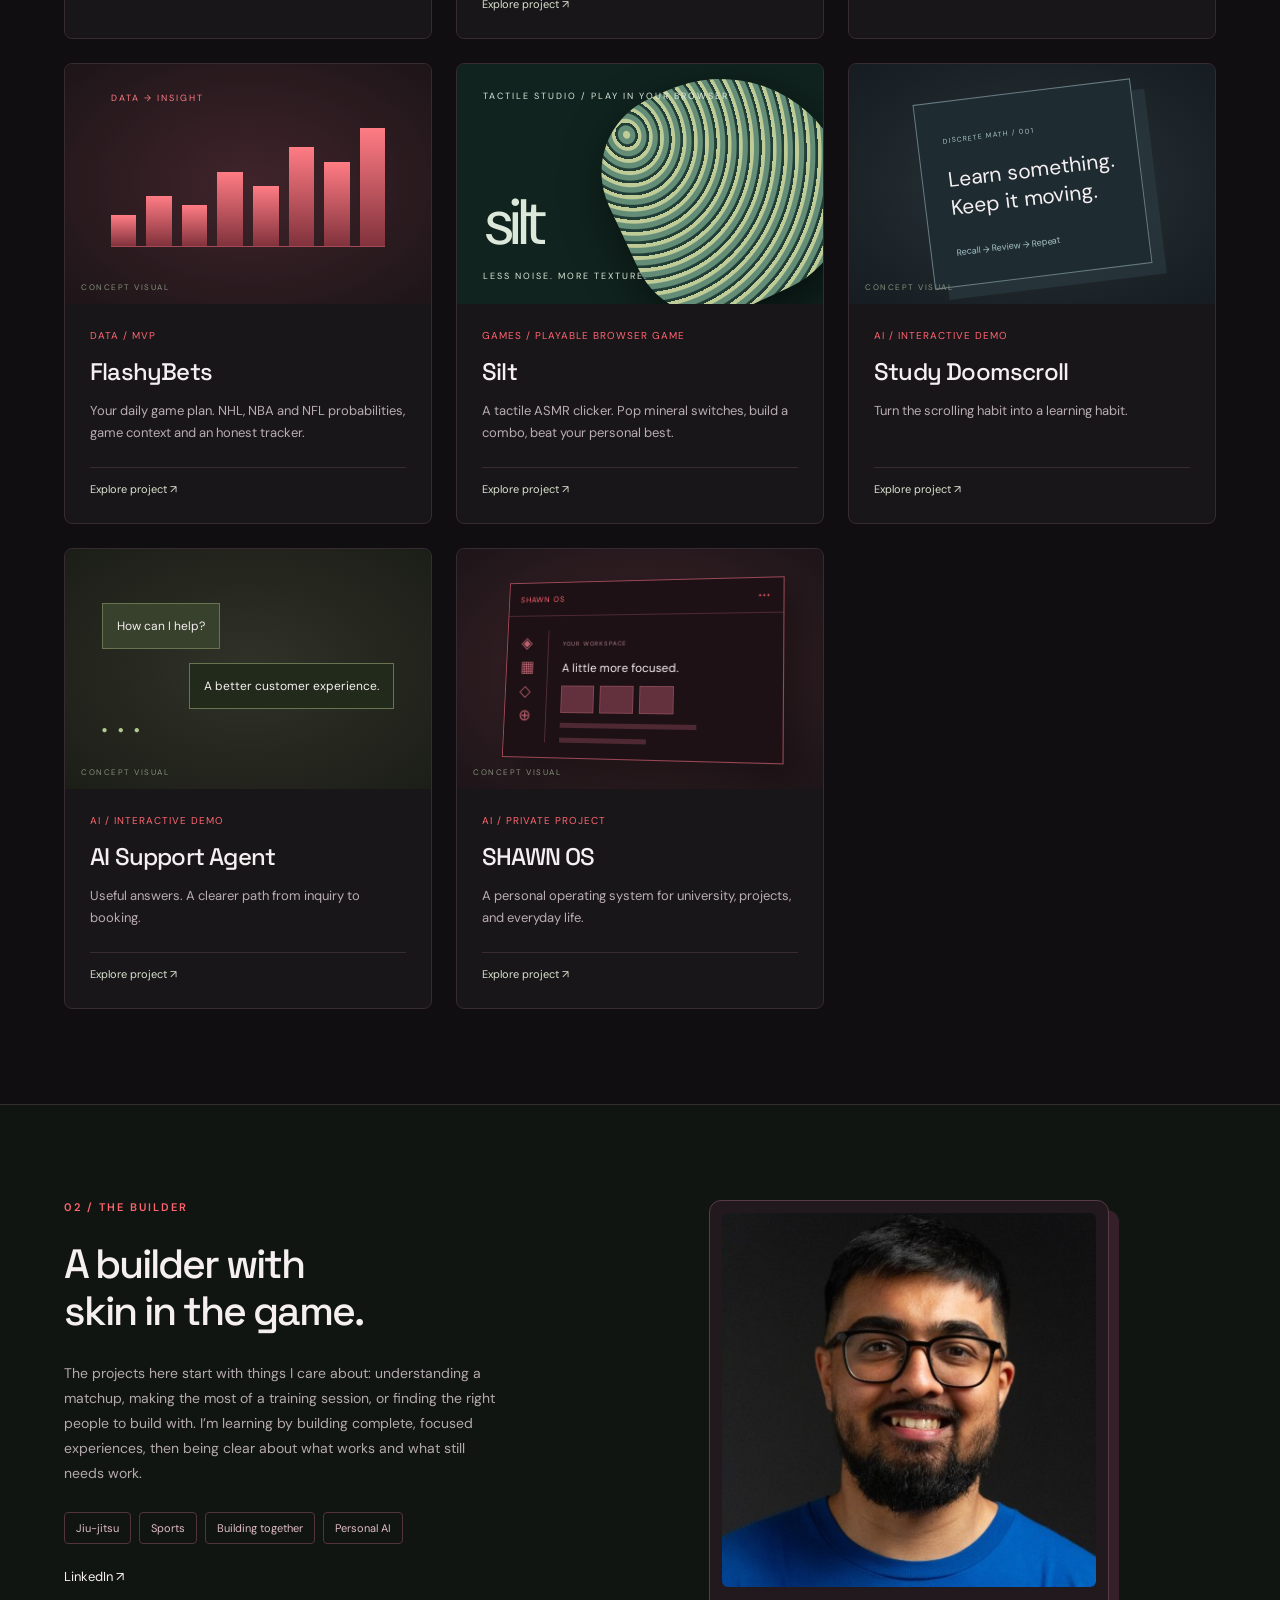
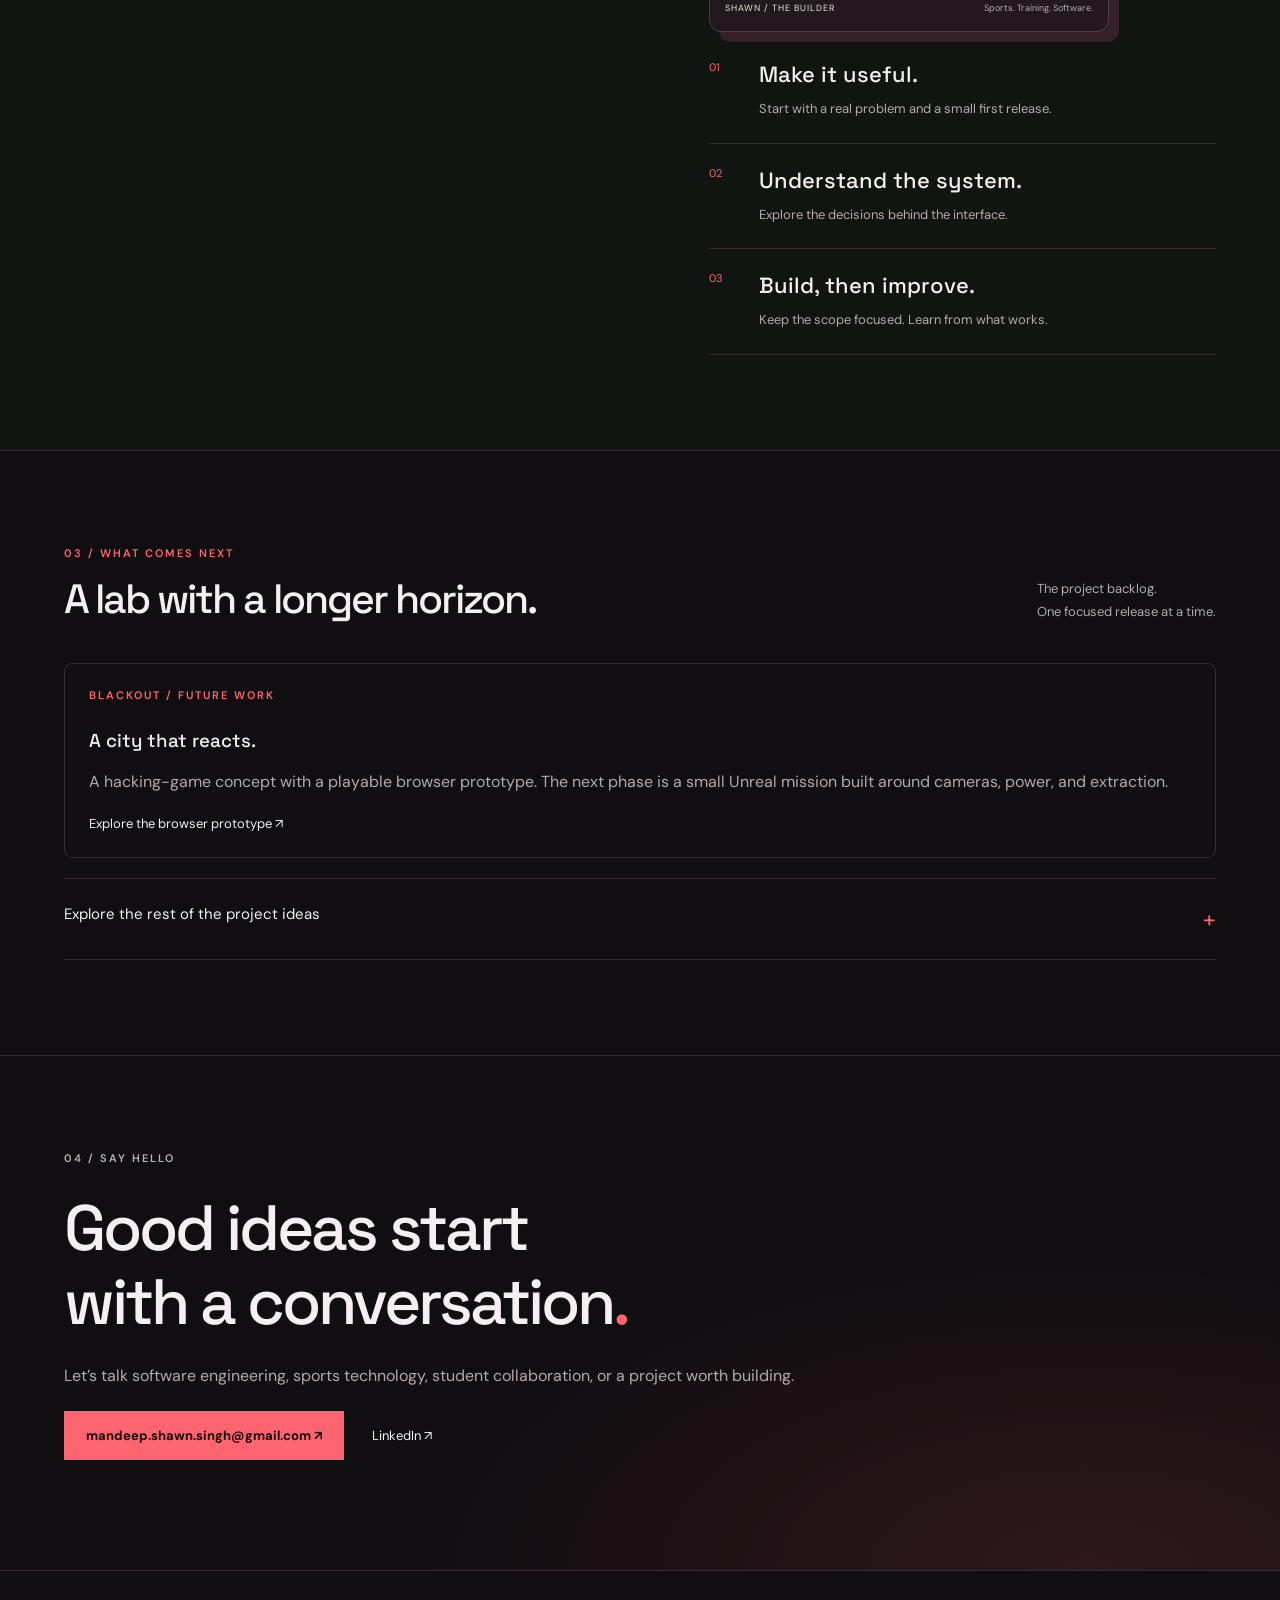
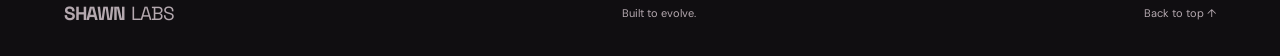
==== commit 07dfbb7c: "Update Silt portfolio entry for ASMR clicker" ====
--- a/index.html
+++ b/index.html
@@ -1,4 +1,4 @@
-<!doctype html><html lang="en"><head><meta charset="utf-8"><meta name="viewport" content="width=device-width, initial-scale=1"><meta name="description" content="Shawn’s software engineering portfolio: student collaboration, sports analytics, and jiu-jitsu training tools."><title>Shawn Labs — Shawn’s Software Portfolio</title><link rel="stylesheet" href="style.css?v=silt1"><script src="content.js?v=silt1" defer></script><script src="app.js?v=silt1" defer></script></head><body>
+<!doctype html><html lang="en"><head><meta charset="utf-8"><meta name="viewport" content="width=device-width, initial-scale=1"><meta name="description" content="Shawn’s software engineering portfolio: student collaboration, sports analytics, and jiu-jitsu training tools."><title>Shawn Labs — Shawn’s Software Portfolio</title><link rel="stylesheet" href="style.css?v=siltpop1"><script src="content.js?v=siltpop1" defer></script><script src="app.js?v=siltpop1" defer></script></head><body>
 <a class="skip" href="#work">Skip to projects</a><header><a class="brand" href="#home"><span class="mark">S<span>↗</span></span>SHAWN<span class="muted">LABS</span></a><nav aria-label="Main navigation"><a href="#work">Projects</a><a href="#about">About</a><a href="#roadmap">Roadmap</a><a class="nav-contact" href="#contact">Let’s connect ↗</a></nav></header>
 <main><section class="hero" id="home"><div class="hero-copy"><p class="eyebrow"><span class="dot"></span> A PERSONAL ENGINEERING LAB</p><h1 id="headline"></h1><p class="intro" id="intro"></p><div class="actions"><a class="button" href="#work">Explore the projects <span>↗</span></a><a class="text-link" href="#about">Meet the builder <span>→</span></a></div><p class="hero-note" id="role"></p></div><aside class="focus-panel" aria-label="Current project focus"><div class="focus-top"><span>PERSONAL INTEREST → WORKING PROJECT</span><span>SHAWN / LAB NOTES</span></div><a class="focus-row" href="forge.html"><span class="focus-index">01</span><div><small>BUILDING TOGETHER</small><h2>Find your people. Build.</h2><p>Forge · Student collaboration demo</p></div><span class="focus-arrow">↗</span></a><a class="focus-row" href="https://msingh13.github.io/JiuJitsuApp/"><span class="focus-index">02</span><div><small>ON THE MAT</small><h2>Train with intention.</h2><p>Matcraft · Jiu-jitsu & training</p></div><span class="focus-arrow">↗</span></a><a class="focus-row" href="https://msingh13.github.io/FlashyBets/"><span class="focus-index">03</span><div><small>BEHIND THE NUMBERS</small><h2>Understand the game.</h2><p>FlashyBets · Sports analytics</p></div><span class="focus-arrow">↗</span></a><div class="focus-bottom"><span class="dot"></span> SMALL RELEASES. REAL ITERATION.</div></aside></section>
 <div class="ticker"><span>SPORTS ANALYTICS</span><i>✳</i><span>JIU-JITSU & TRAINING</span><i>✳</i><span>STUDENT COLLABORATION</span><i>✳</i><span>PERSONAL TOOLS</span></div>
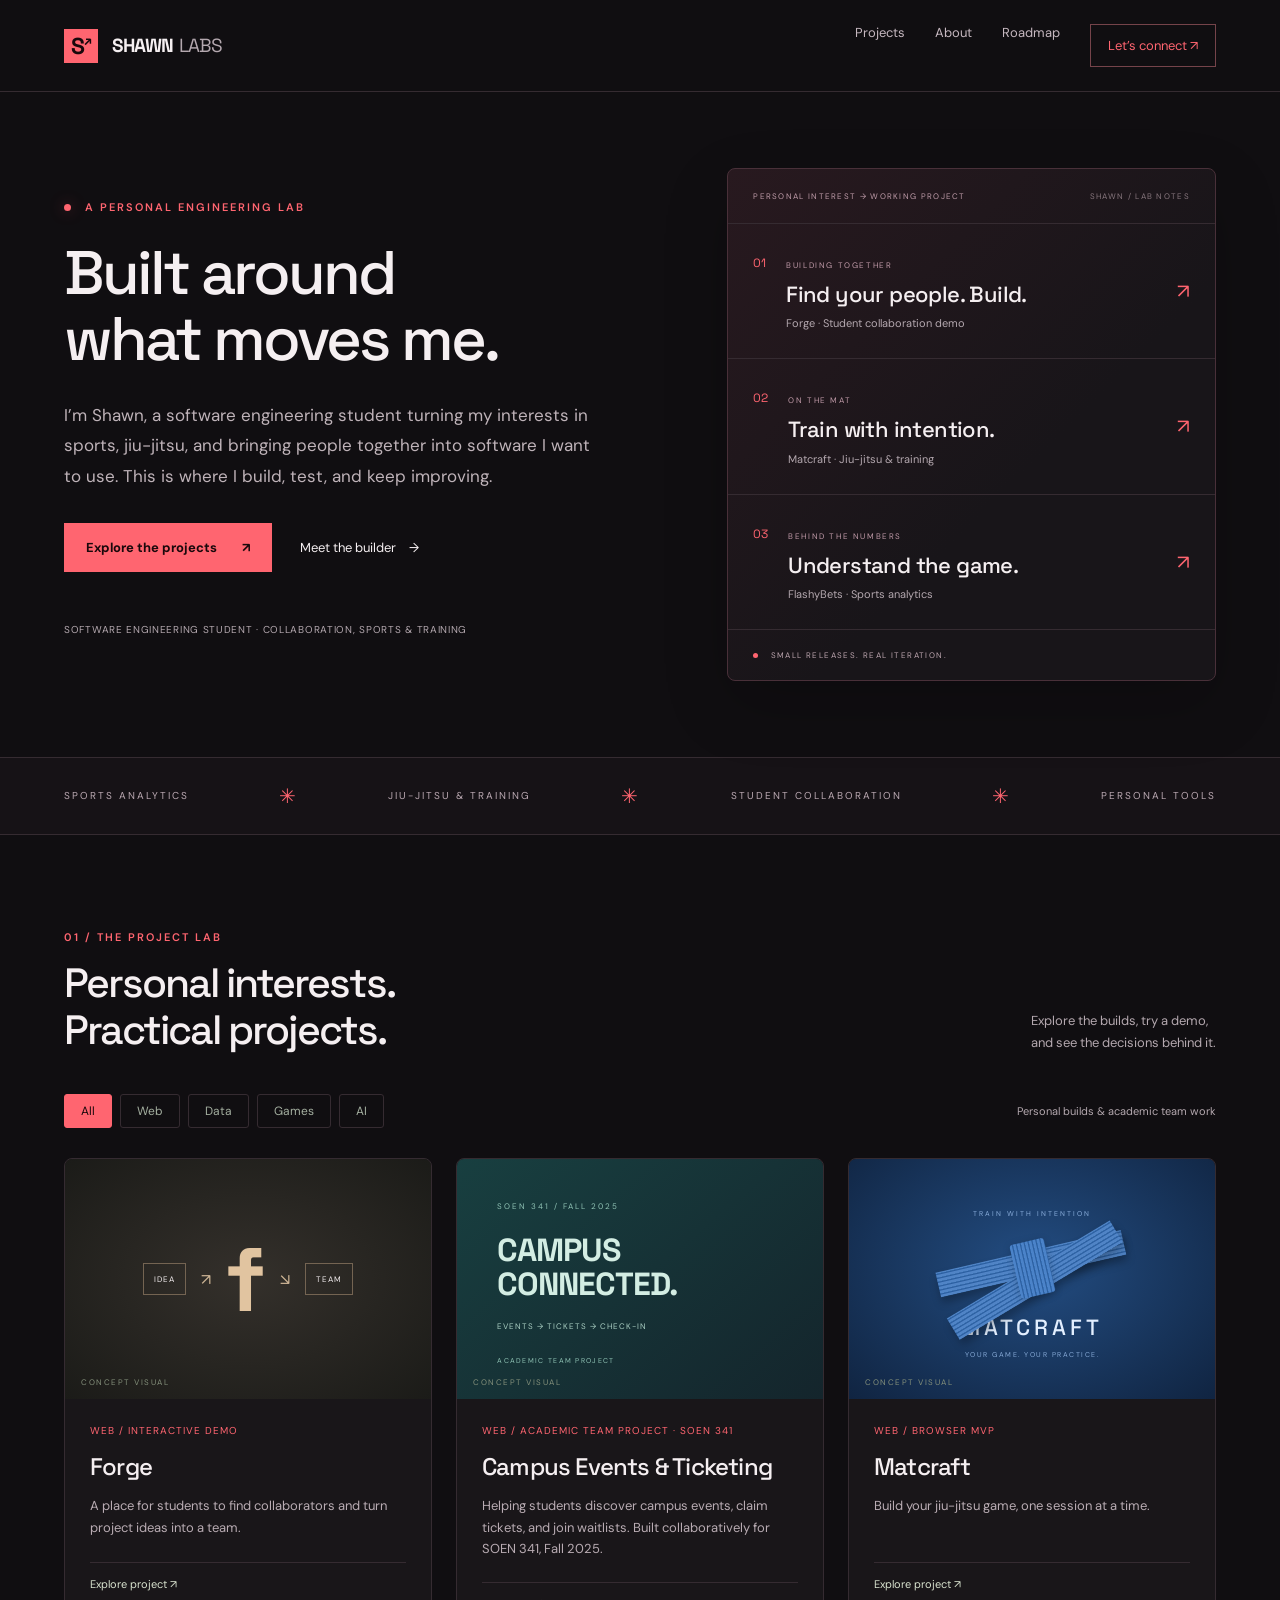
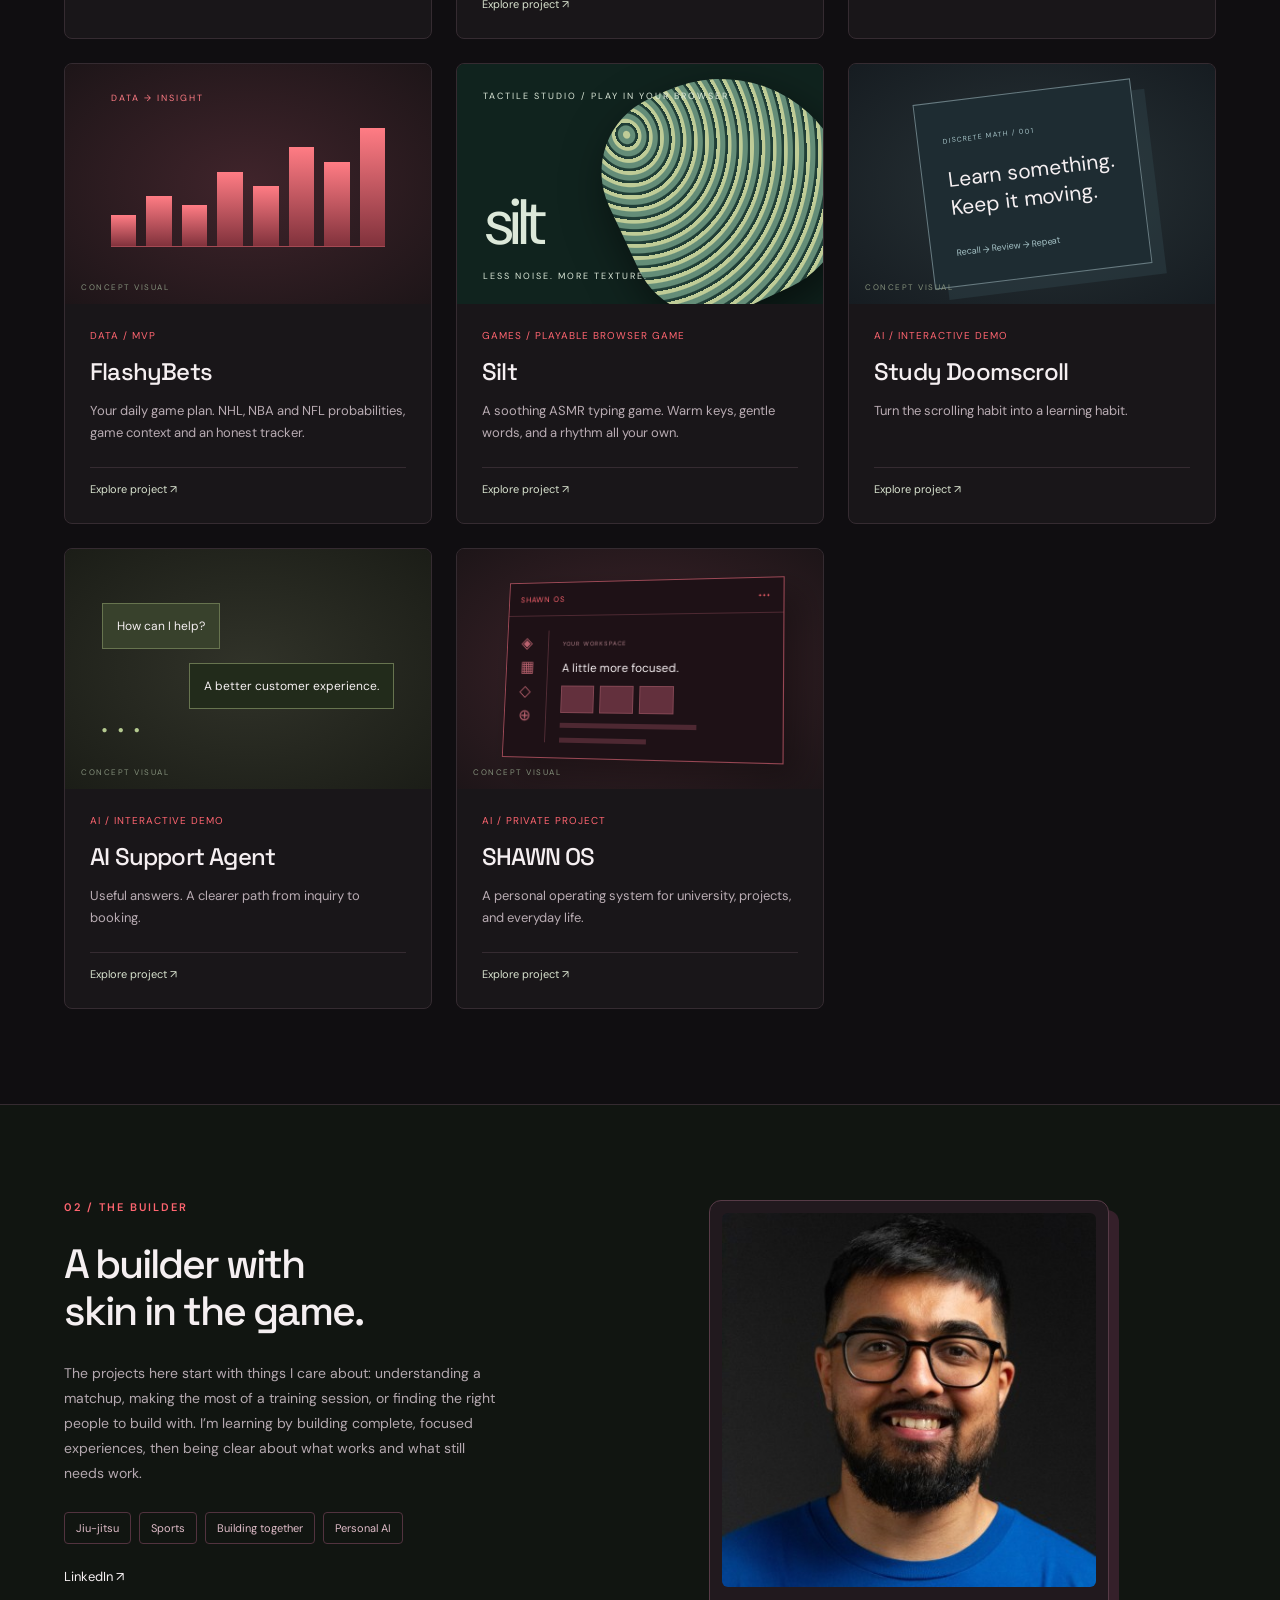
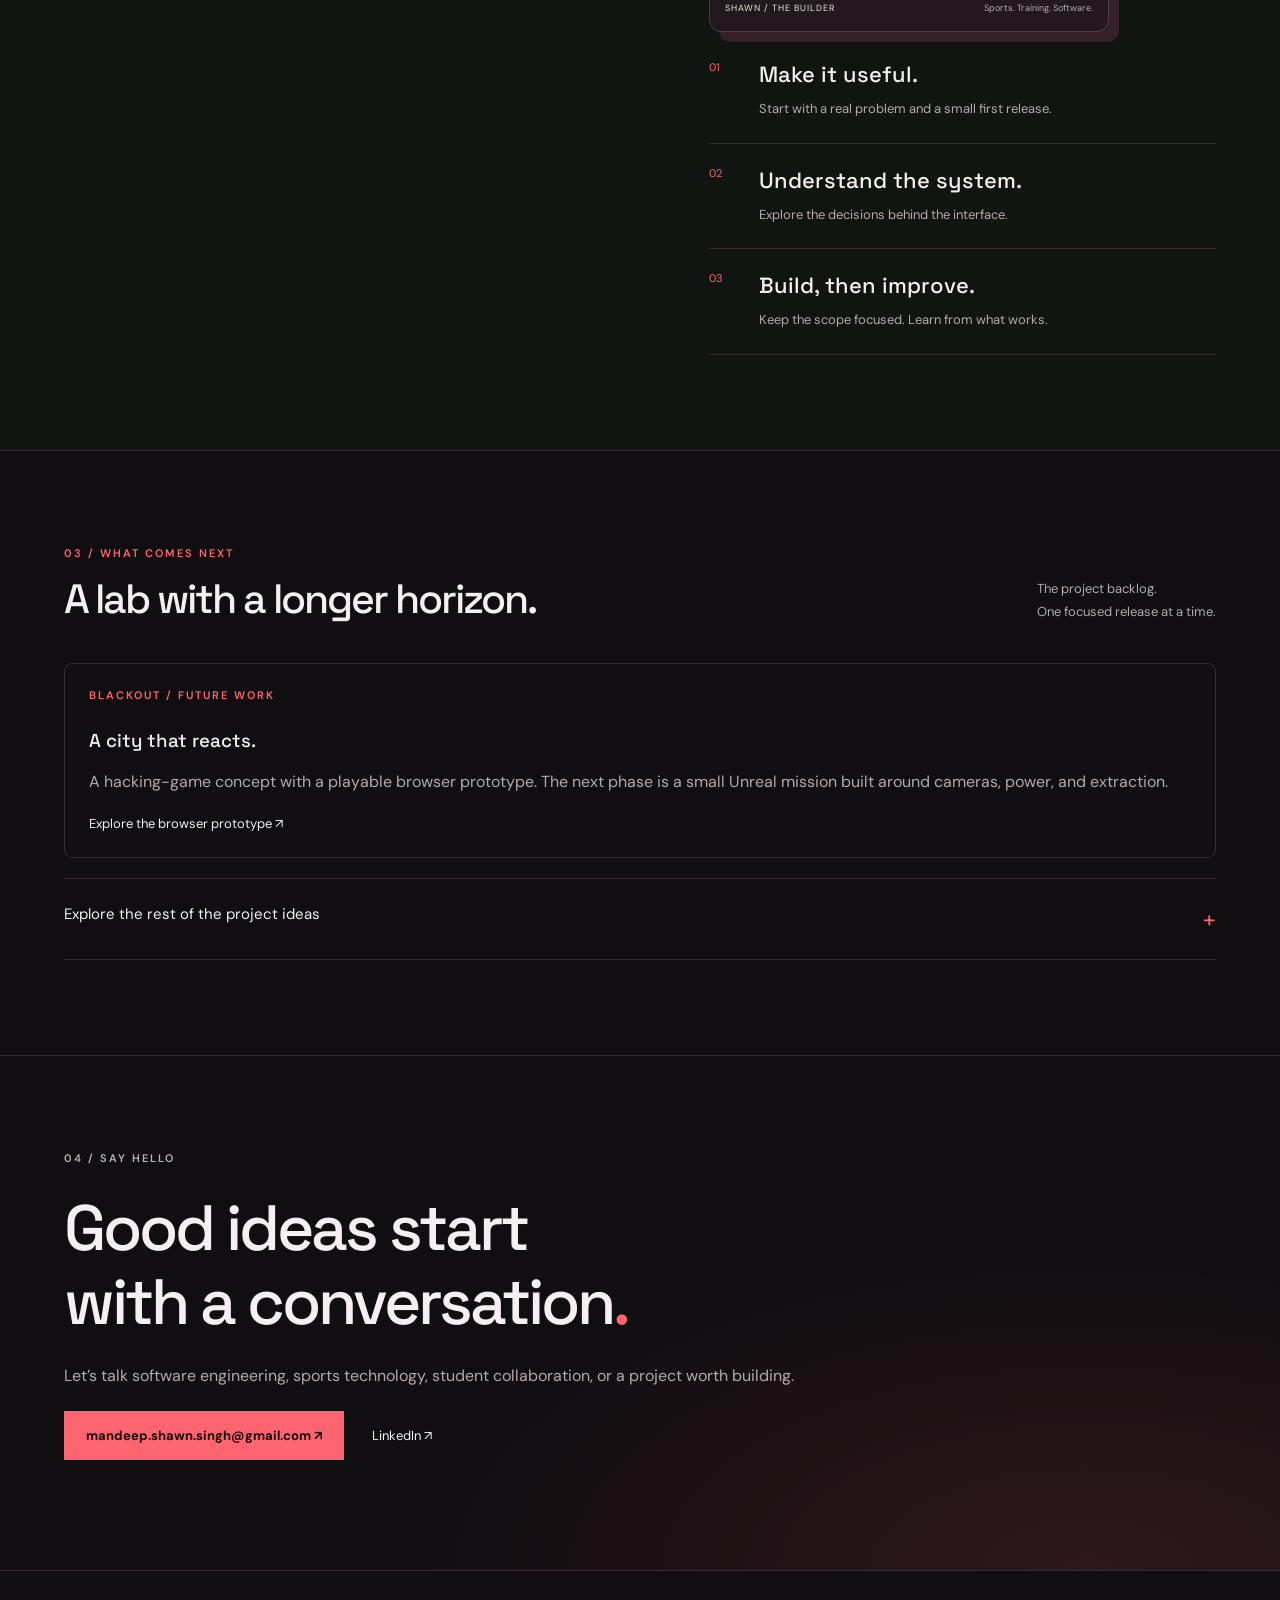
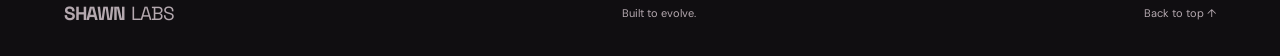
==== commit f658eb92: "Show Silt ASMR typing game in portfolio" ====
--- a/index.html
+++ b/index.html
@@ -1,4 +1,4 @@
-<!doctype html><html lang="en"><head><meta charset="utf-8"><meta name="viewport" content="width=device-width, initial-scale=1"><meta name="description" content="Shawn’s software engineering portfolio: student collaboration, sports analytics, and jiu-jitsu training tools."><title>Shawn Labs — Shawn’s Software Portfolio</title><link rel="stylesheet" href="style.css?v=siltpop1"><script src="content.js?v=siltpop1" defer></script><script src="app.js?v=siltpop1" defer></script></head><body>
+<!doctype html><html lang="en"><head><meta charset="utf-8"><meta name="viewport" content="width=device-width, initial-scale=1"><meta name="description" content="Shawn’s software engineering portfolio: student collaboration, sports analytics, and jiu-jitsu training tools."><title>Shawn Labs — Shawn’s Software Portfolio</title><link rel="stylesheet" href="style.css?v=silttype1"><script src="content.js?v=silttype1" defer></script><script src="app.js?v=silttype1" defer></script></head><body>
 <a class="skip" href="#work">Skip to projects</a><header><a class="brand" href="#home"><span class="mark">S<span>↗</span></span>SHAWN<span class="muted">LABS</span></a><nav aria-label="Main navigation"><a href="#work">Projects</a><a href="#about">About</a><a href="#roadmap">Roadmap</a><a class="nav-contact" href="#contact">Let’s connect ↗</a></nav></header>
 <main><section class="hero" id="home"><div class="hero-copy"><p class="eyebrow"><span class="dot"></span> A PERSONAL ENGINEERING LAB</p><h1 id="headline"></h1><p class="intro" id="intro"></p><div class="actions"><a class="button" href="#work">Explore the projects <span>↗</span></a><a class="text-link" href="#about">Meet the builder <span>→</span></a></div><p class="hero-note" id="role"></p></div><aside class="focus-panel" aria-label="Current project focus"><div class="focus-top"><span>PERSONAL INTEREST → WORKING PROJECT</span><span>SHAWN / LAB NOTES</span></div><a class="focus-row" href="forge.html"><span class="focus-index">01</span><div><small>BUILDING TOGETHER</small><h2>Find your people. Build.</h2><p>Forge · Student collaboration demo</p></div><span class="focus-arrow">↗</span></a><a class="focus-row" href="https://msingh13.github.io/JiuJitsuApp/"><span class="focus-index">02</span><div><small>ON THE MAT</small><h2>Train with intention.</h2><p>Matcraft · Jiu-jitsu & training</p></div><span class="focus-arrow">↗</span></a><a class="focus-row" href="https://msingh13.github.io/FlashyBets/"><span class="focus-index">03</span><div><small>BEHIND THE NUMBERS</small><h2>Understand the game.</h2><p>FlashyBets · Sports analytics</p></div><span class="focus-arrow">↗</span></a><div class="focus-bottom"><span class="dot"></span> SMALL RELEASES. REAL ITERATION.</div></aside></section>
 <div class="ticker"><span>SPORTS ANALYTICS</span><i>✳</i><span>JIU-JITSU & TRAINING</span><i>✳</i><span>STUDENT COLLABORATION</span><i>✳</i><span>PERSONAL TOOLS</span></div>
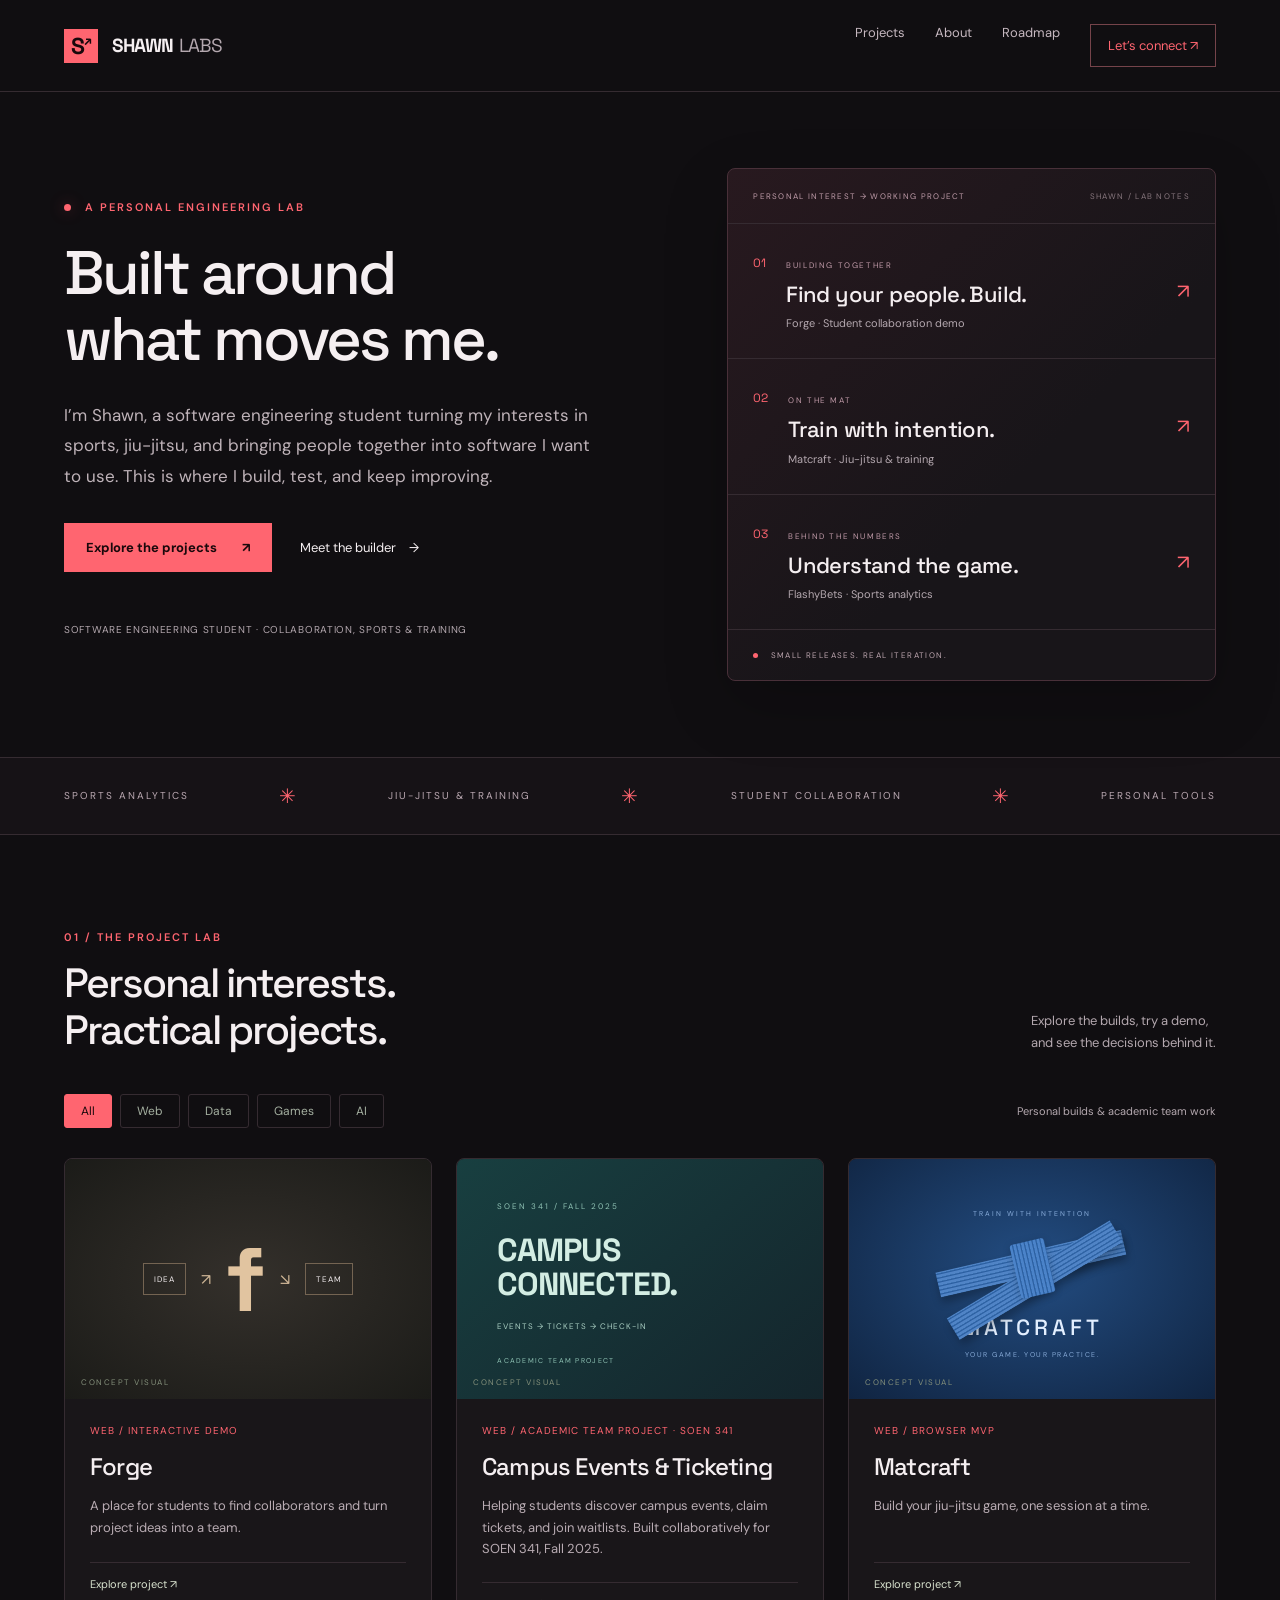
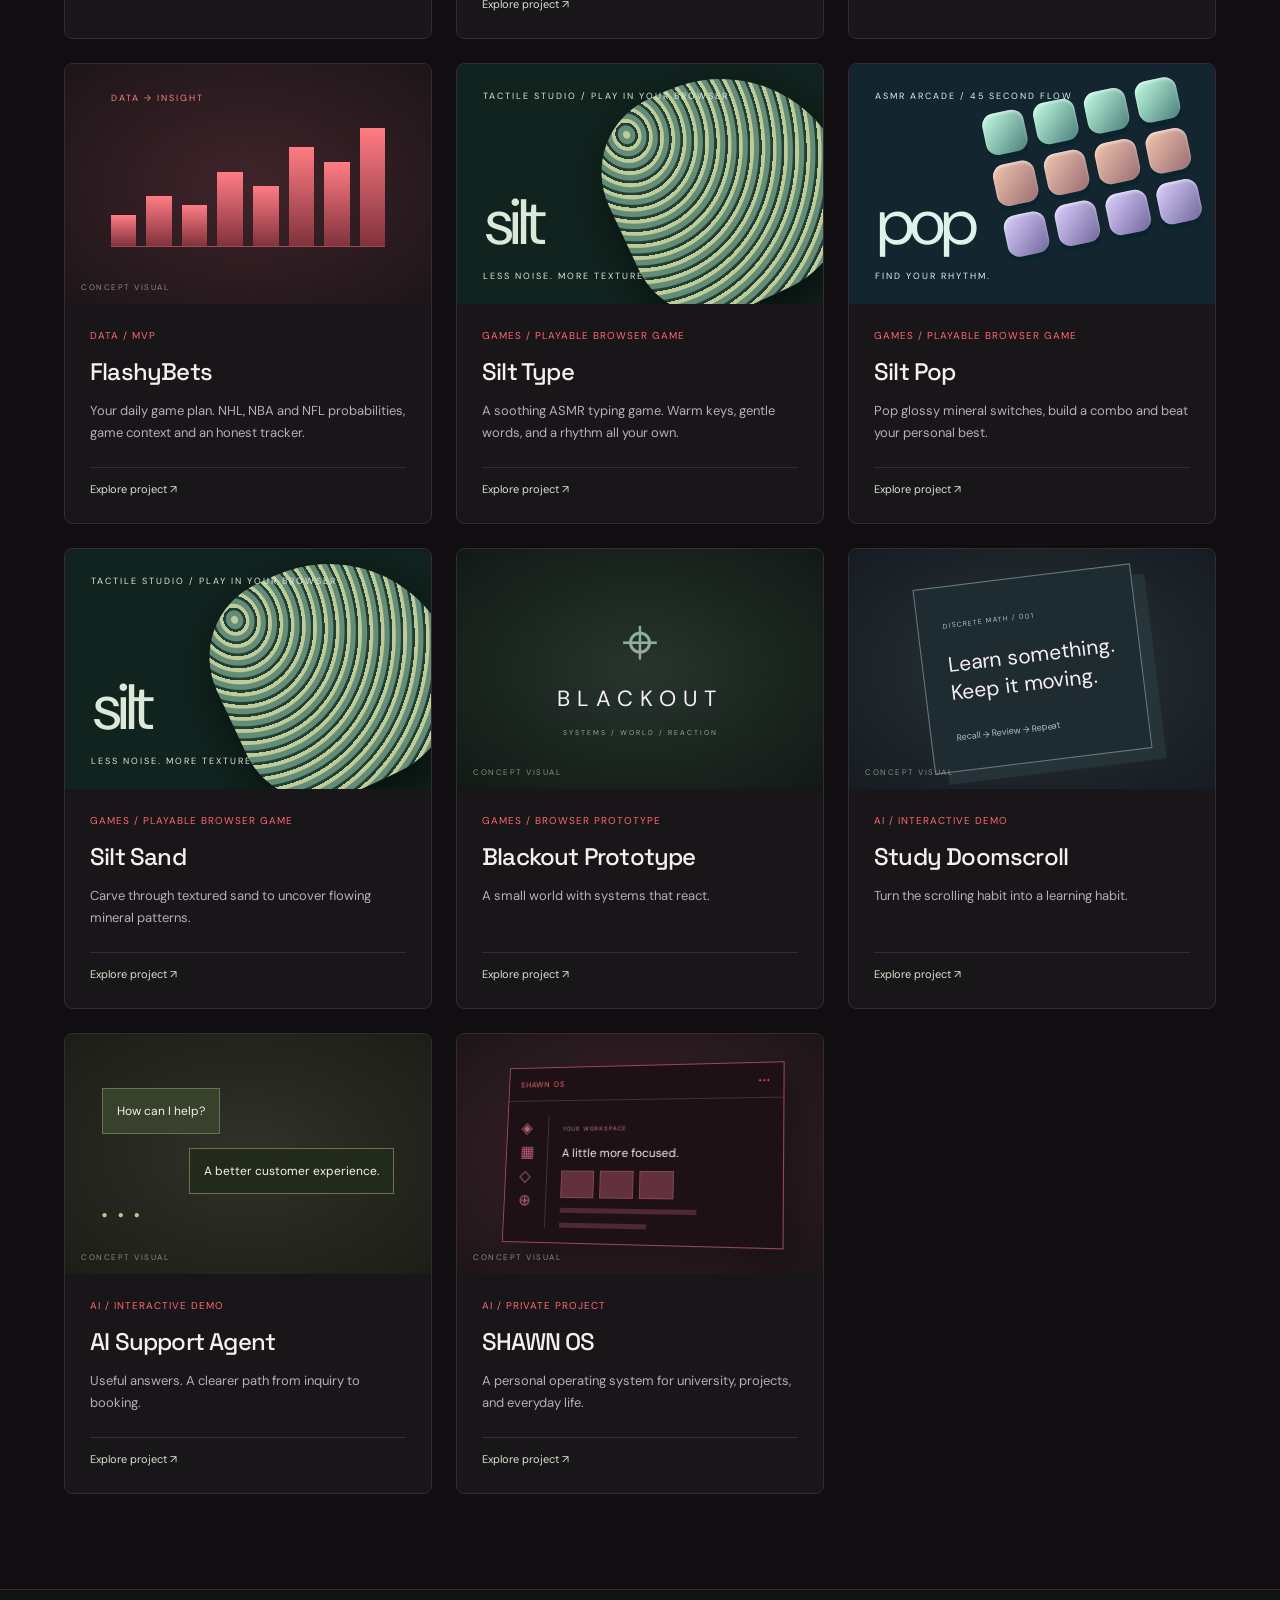
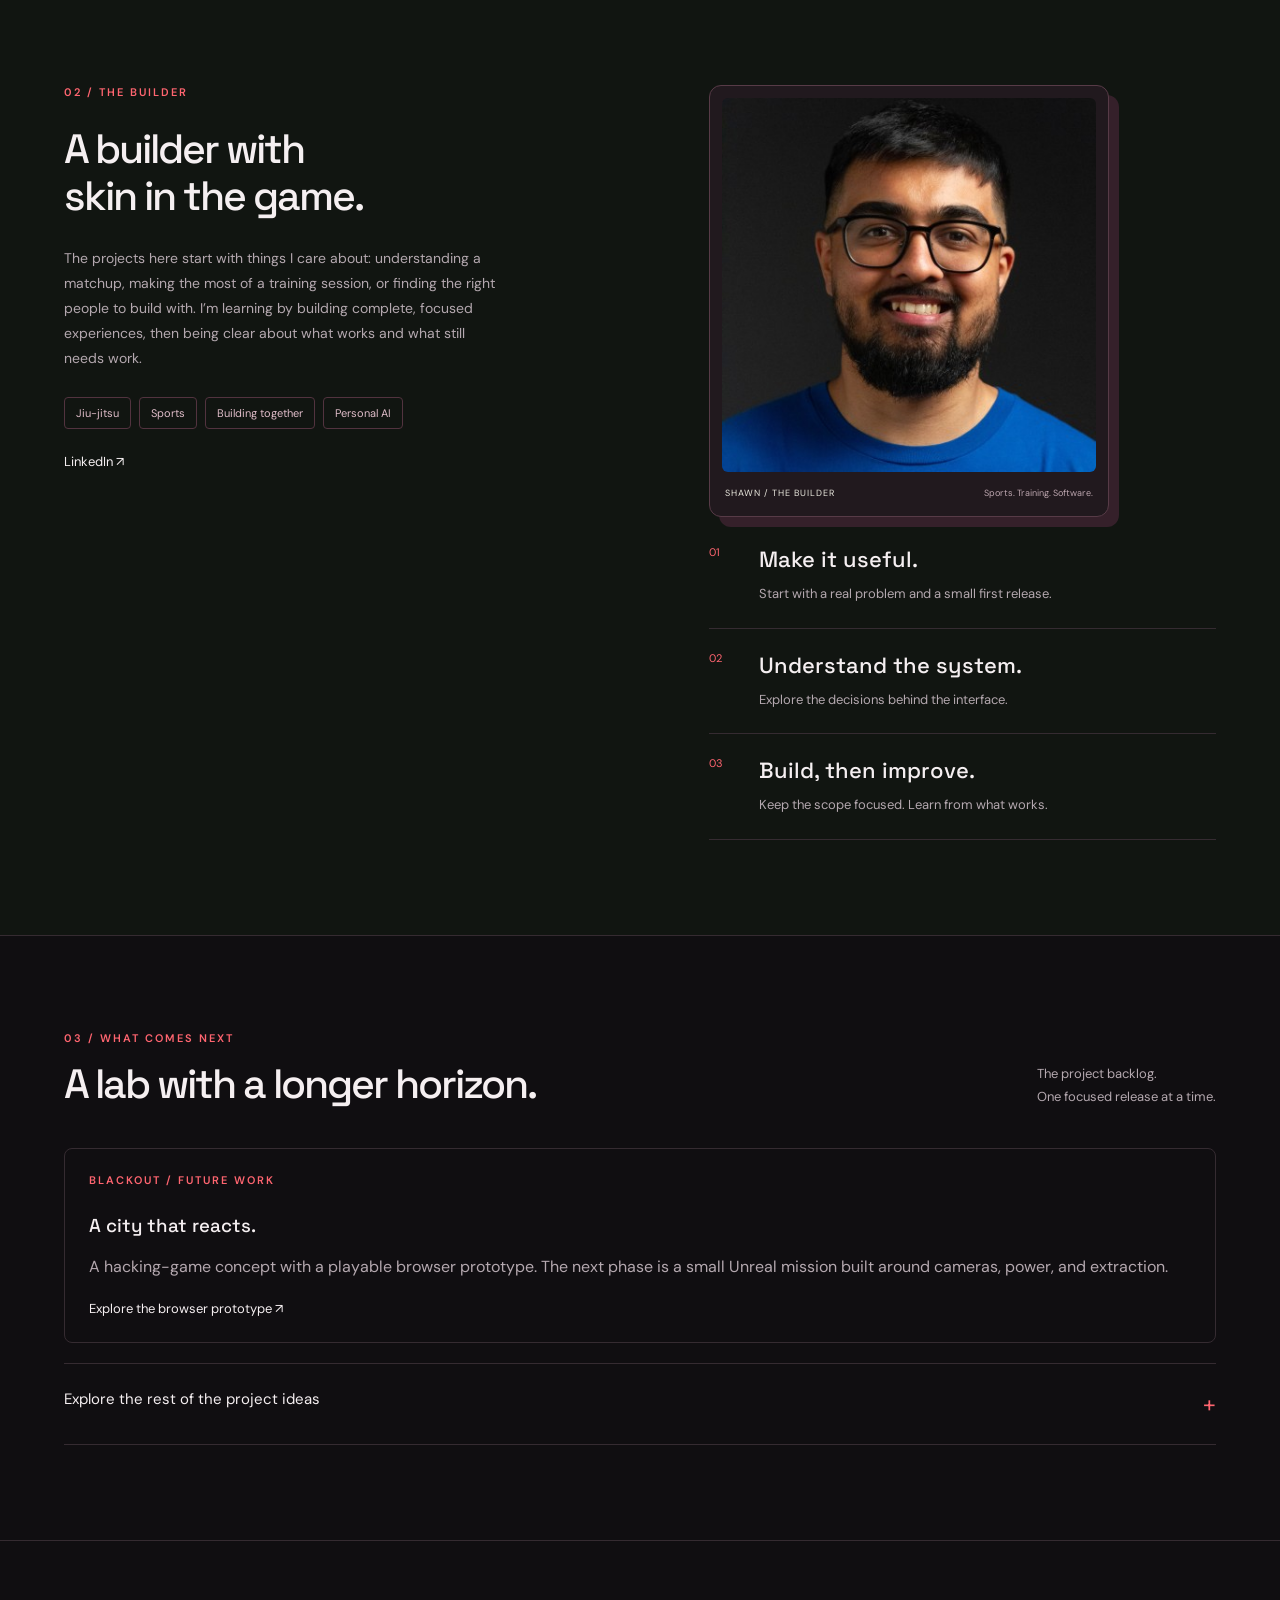
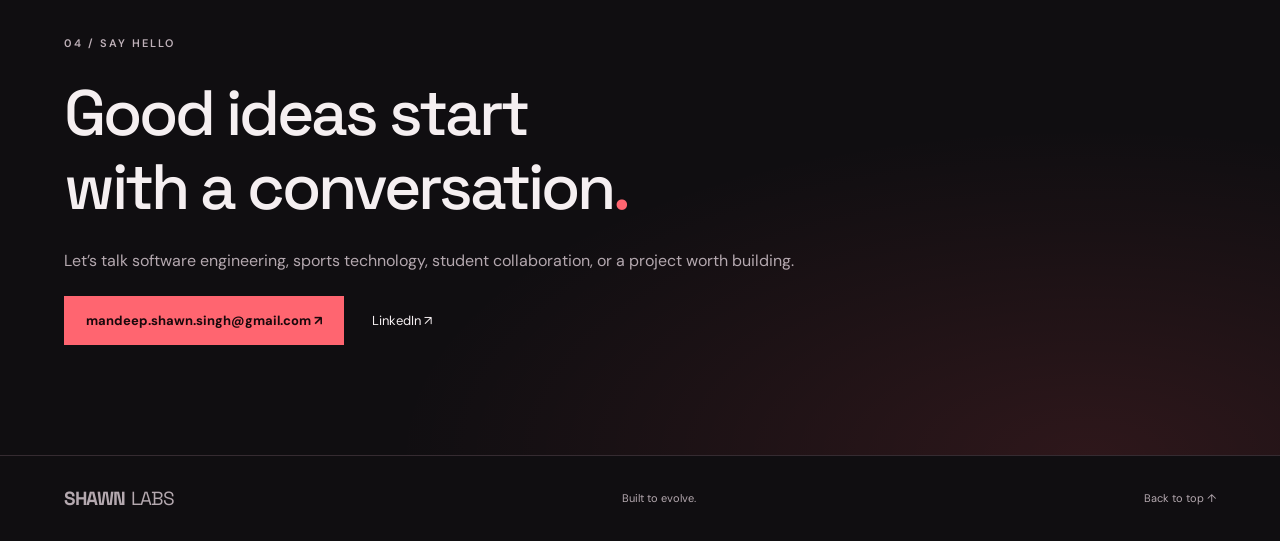
==== commit 17562f46: "List all playable games individually in portfolio" ====
--- a/index.html
+++ b/index.html
@@ -1,4 +1,4 @@
-<!doctype html><html lang="en"><head><meta charset="utf-8"><meta name="viewport" content="width=device-width, initial-scale=1"><meta name="description" content="Shawn’s software engineering portfolio: student collaboration, sports analytics, and jiu-jitsu training tools."><title>Shawn Labs — Shawn’s Software Portfolio</title><link rel="stylesheet" href="style.css?v=silttype1"><script src="content.js?v=silttype1" defer></script><script src="app.js?v=silttype1" defer></script></head><body>
+<!doctype html><html lang="en"><head><meta charset="utf-8"><meta name="viewport" content="width=device-width, initial-scale=1"><meta name="description" content="Shawn’s software engineering portfolio: student collaboration, sports analytics, and jiu-jitsu training tools."><title>Shawn Labs — Shawn’s Software Portfolio</title><link rel="stylesheet" href="style.css?v=allgames1"><script src="content.js?v=allgames1" defer></script><script src="app.js?v=allgames1" defer></script></head><body>
 <a class="skip" href="#work">Skip to projects</a><header><a class="brand" href="#home"><span class="mark">S<span>↗</span></span>SHAWN<span class="muted">LABS</span></a><nav aria-label="Main navigation"><a href="#work">Projects</a><a href="#about">About</a><a href="#roadmap">Roadmap</a><a class="nav-contact" href="#contact">Let’s connect ↗</a></nav></header>
 <main><section class="hero" id="home"><div class="hero-copy"><p class="eyebrow"><span class="dot"></span> A PERSONAL ENGINEERING LAB</p><h1 id="headline"></h1><p class="intro" id="intro"></p><div class="actions"><a class="button" href="#work">Explore the projects <span>↗</span></a><a class="text-link" href="#about">Meet the builder <span>→</span></a></div><p class="hero-note" id="role"></p></div><aside class="focus-panel" aria-label="Current project focus"><div class="focus-top"><span>PERSONAL INTEREST → WORKING PROJECT</span><span>SHAWN / LAB NOTES</span></div><a class="focus-row" href="forge.html"><span class="focus-index">01</span><div><small>BUILDING TOGETHER</small><h2>Find your people. Build.</h2><p>Forge · Student collaboration demo</p></div><span class="focus-arrow">↗</span></a><a class="focus-row" href="https://msingh13.github.io/JiuJitsuApp/"><span class="focus-index">02</span><div><small>ON THE MAT</small><h2>Train with intention.</h2><p>Matcraft · Jiu-jitsu & training</p></div><span class="focus-arrow">↗</span></a><a class="focus-row" href="https://msingh13.github.io/FlashyBets/"><span class="focus-index">03</span><div><small>BEHIND THE NUMBERS</small><h2>Understand the game.</h2><p>FlashyBets · Sports analytics</p></div><span class="focus-arrow">↗</span></a><div class="focus-bottom"><span class="dot"></span> SMALL RELEASES. REAL ITERATION.</div></aside></section>
 <div class="ticker"><span>SPORTS ANALYTICS</span><i>✳</i><span>JIU-JITSU & TRAINING</span><i>✳</i><span>STUDENT COLLABORATION</span><i>✳</i><span>PERSONAL TOOLS</span></div>
--- a/style.css
+++ b/style.css
@@ -22,3 +22,5 @@
 
 /* Silt: tactile browser game */
 .project-art.silt{background:#10231e;color:#dce8d9}.silt-art{position:relative;width:100%;height:100%;padding:26px;overflow:hidden}.silt-art small,.silt-art span{position:relative;z-index:2;display:block;font-size:9px;letter-spacing:2px}.silt-art strong{position:absolute;bottom:40px;left:28px;font-size:64px;font-weight:400;letter-spacing:-4px}.silt-art span{position:absolute;bottom:22px}.silt-mineral{position:absolute;width:230px;height:230px;right:-20px;top:10px;border-radius:40% 65% 50% 40%;transform:rotate(-25deg);background:repeating-radial-gradient(ellipse at 20% 10%,#bfcc97 0 3px,#648d78 4px 8px,#203e36 9px 11px);box-shadow:0 18px 45px #0008}.silt .concept-label{display:none}
+
+.project-art.siltpop{background:#13252e;color:#def4ea}.siltpop .concept-label{display:none}
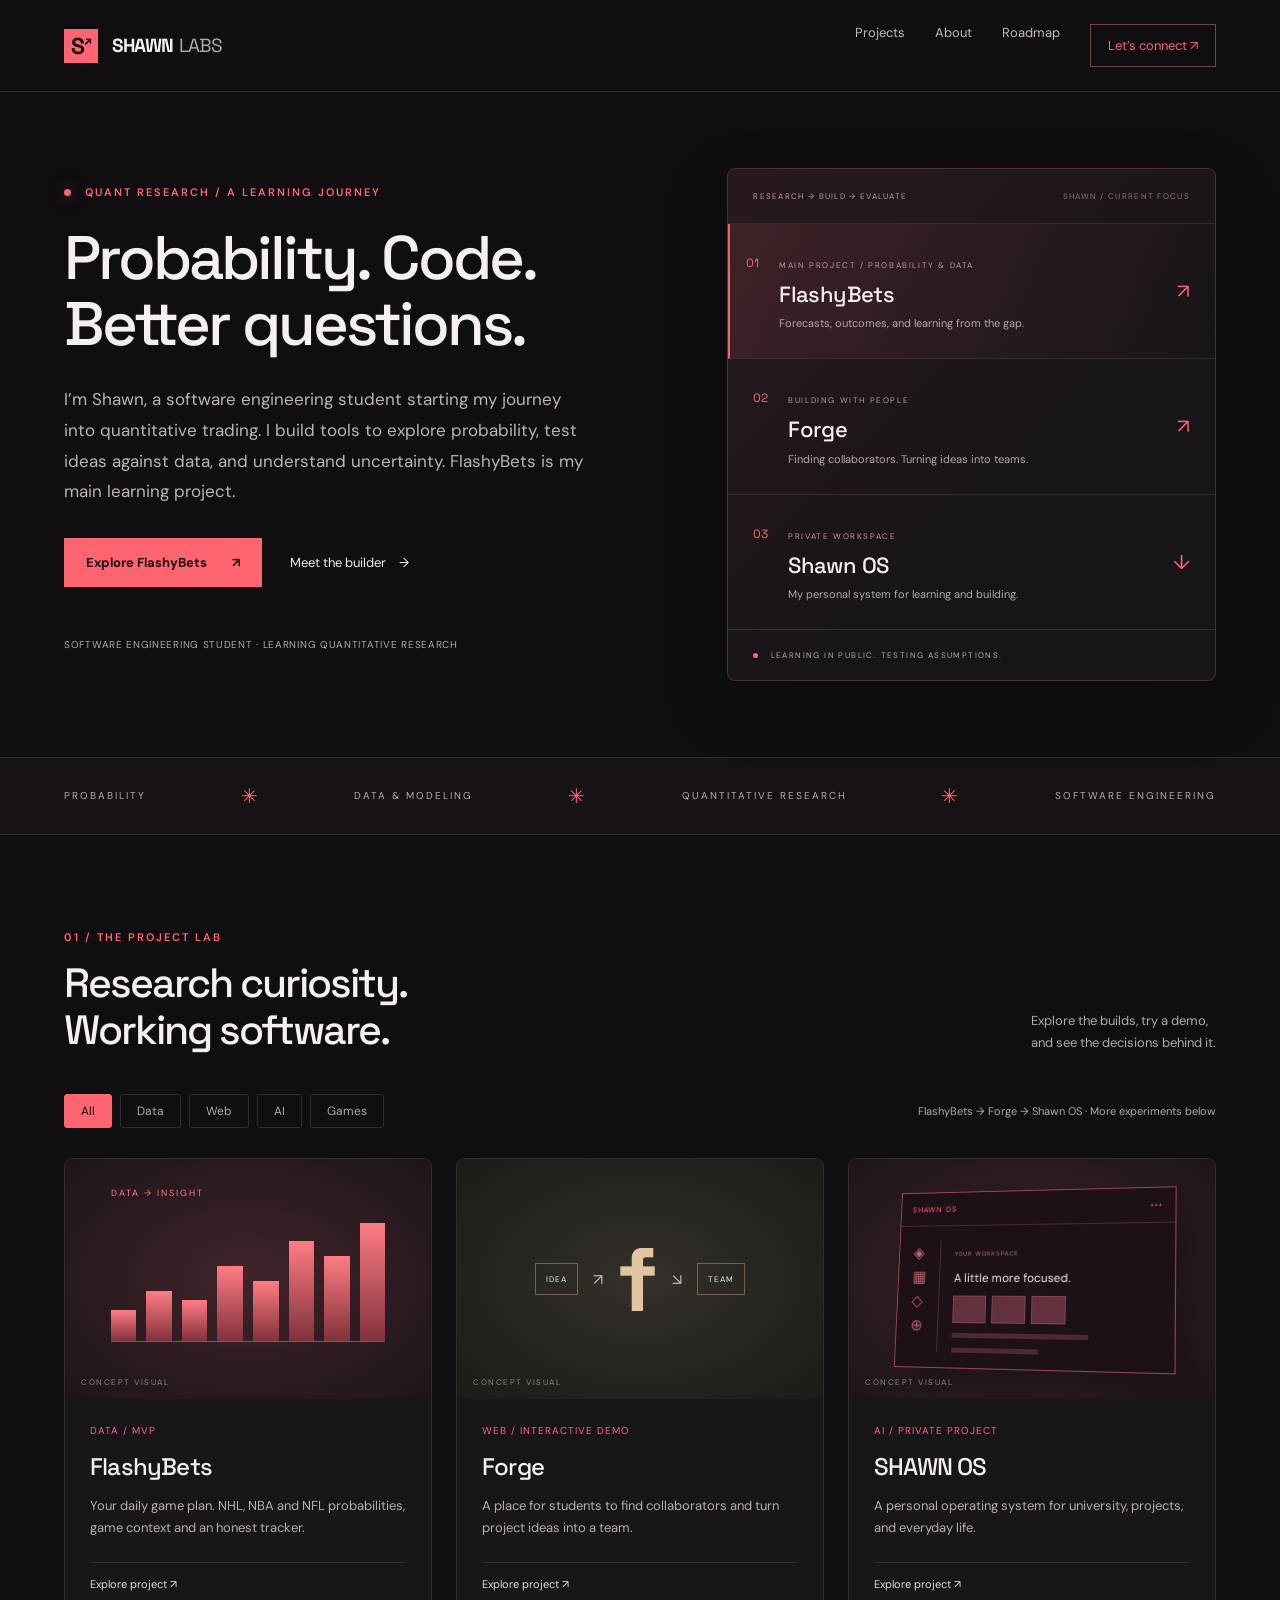
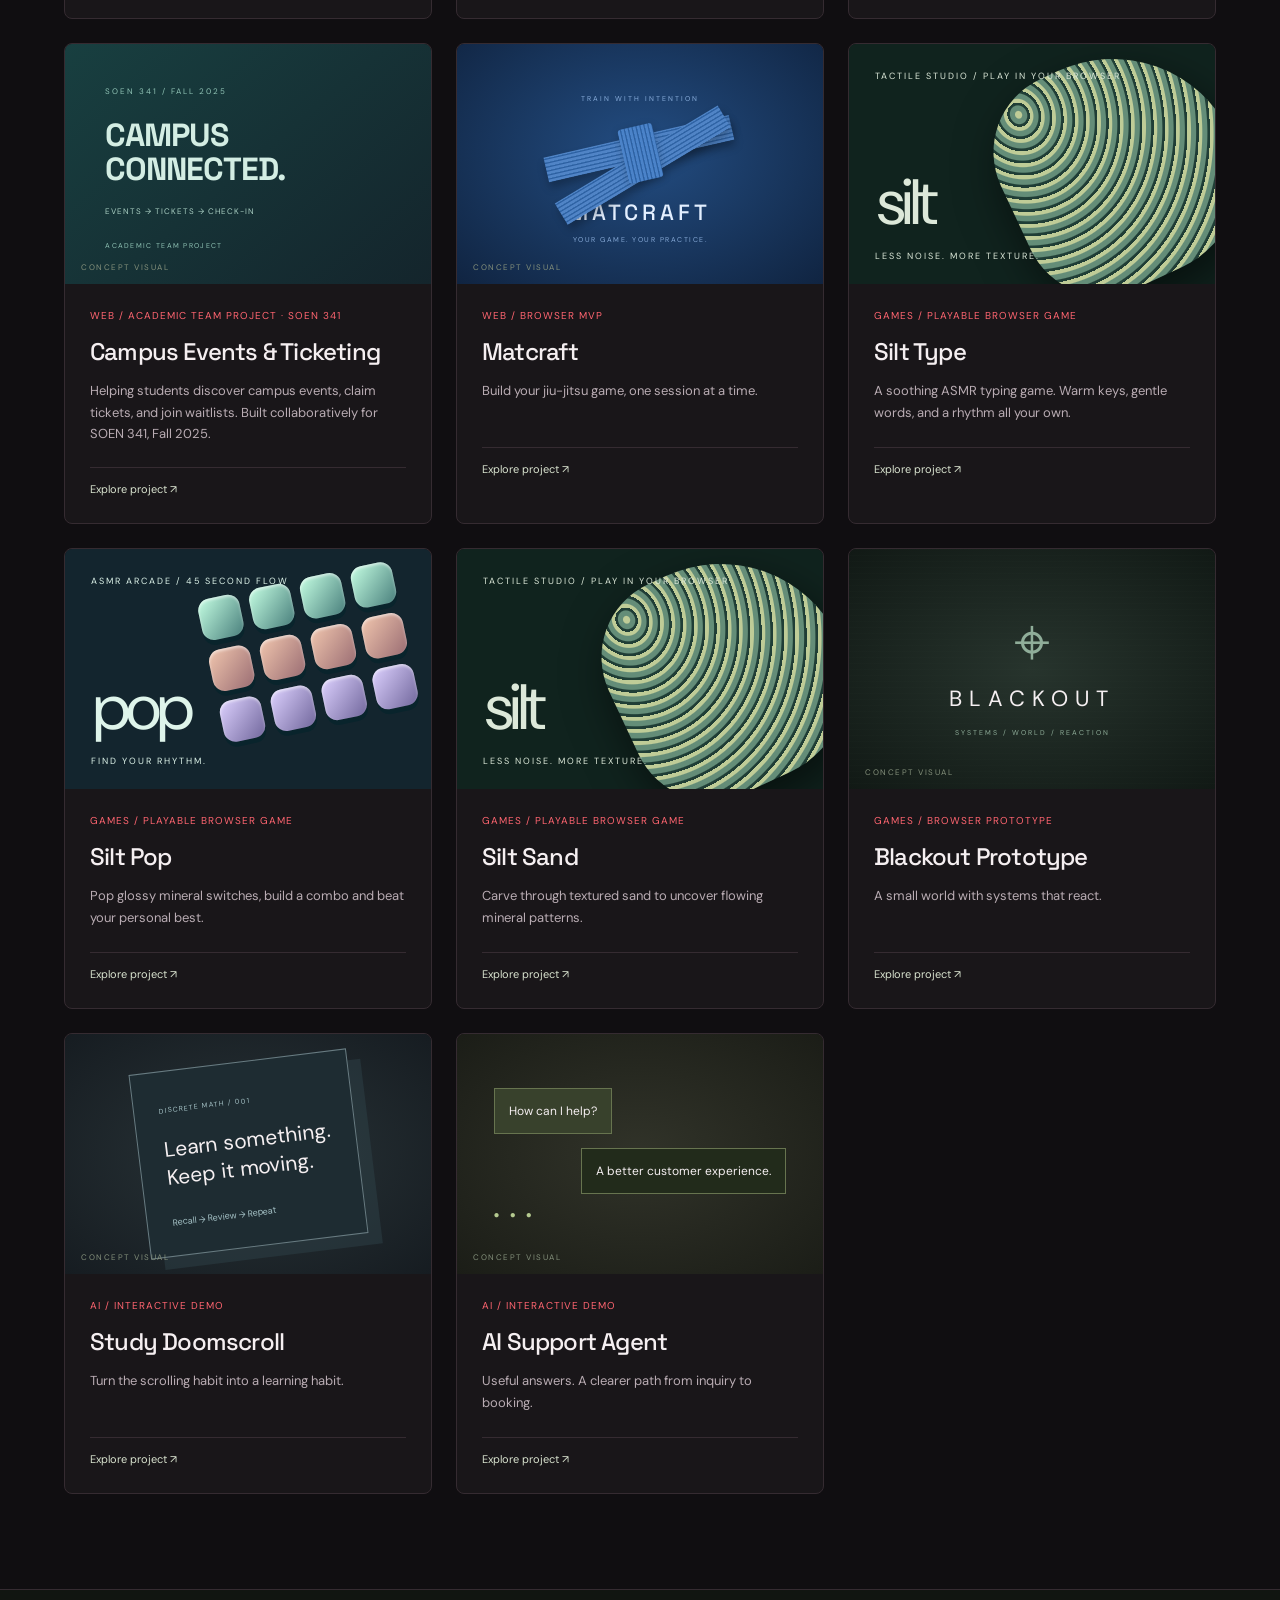
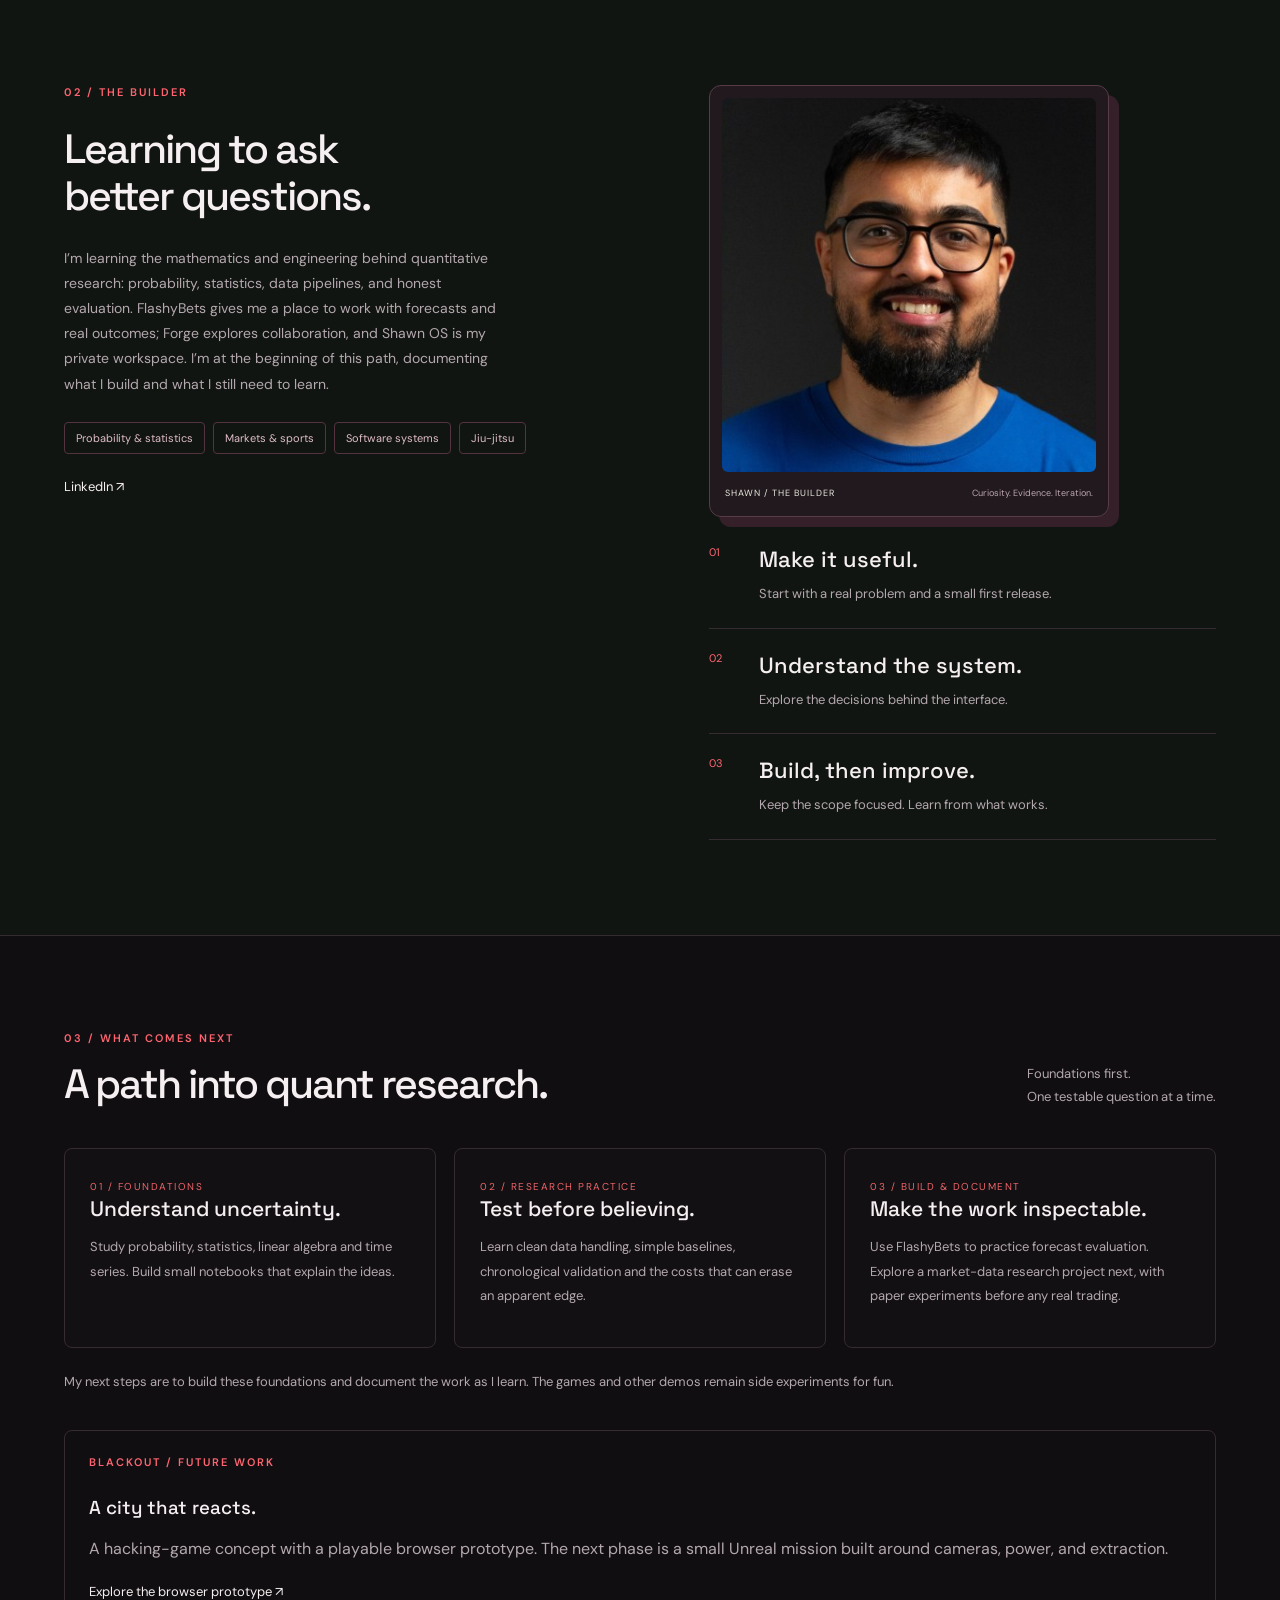
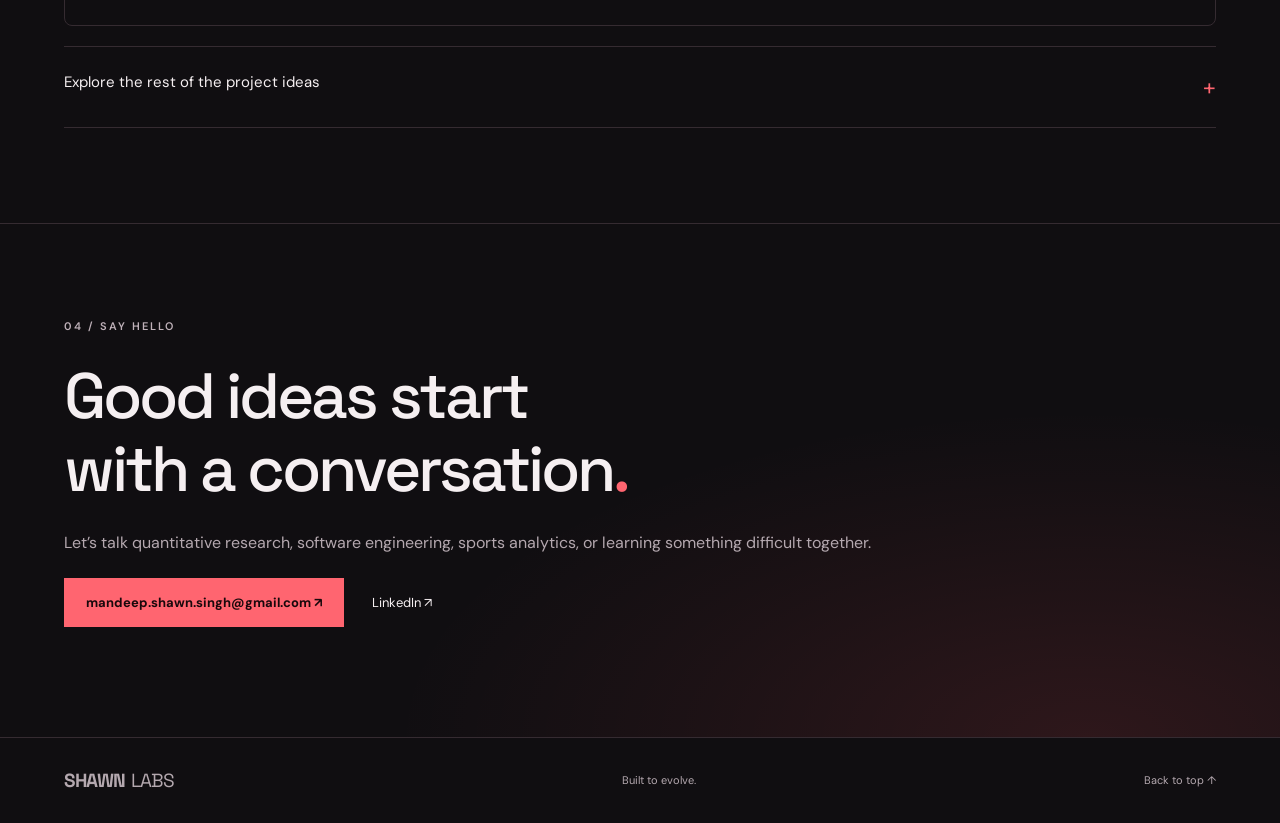
==== commit e64fdad4: "Refocus portfolio on quant learning and lead with FlashyBets, Forge and Shawn OS" ====
--- a/index.html
+++ b/index.html
@@ -1,10 +1,10 @@
-<!doctype html><html lang="en"><head><meta charset="utf-8"><meta name="viewport" content="width=device-width, initial-scale=1"><meta name="description" content="Shawn’s software engineering portfolio: student collaboration, sports analytics, and jiu-jitsu training tools."><title>Shawn Labs — Shawn’s Software Portfolio</title><link rel="stylesheet" href="style.css?v=allgames1"><script src="content.js?v=allgames1" defer></script><script src="app.js?v=allgames1" defer></script></head><body>
+<!doctype html><html lang="en"><head><meta charset="utf-8"><meta name="viewport" content="width=device-width, initial-scale=1"><meta name="description" content="Shawn’s quantitative research learning portfolio. Probability, software engineering and sports forecasting, led by FlashyBets."><title>Shawn Labs — Quant Research & Software</title><link rel="stylesheet" href="style.css?v=quant1"><script src="content.js?v=quant1" defer></script><script src="app.js?v=quant1" defer></script></head><body>
 <a class="skip" href="#work">Skip to projects</a><header><a class="brand" href="#home"><span class="mark">S<span>↗</span></span>SHAWN<span class="muted">LABS</span></a><nav aria-label="Main navigation"><a href="#work">Projects</a><a href="#about">About</a><a href="#roadmap">Roadmap</a><a class="nav-contact" href="#contact">Let’s connect ↗</a></nav></header>
-<main><section class="hero" id="home"><div class="hero-copy"><p class="eyebrow"><span class="dot"></span> A PERSONAL ENGINEERING LAB</p><h1 id="headline"></h1><p class="intro" id="intro"></p><div class="actions"><a class="button" href="#work">Explore the projects <span>↗</span></a><a class="text-link" href="#about">Meet the builder <span>→</span></a></div><p class="hero-note" id="role"></p></div><aside class="focus-panel" aria-label="Current project focus"><div class="focus-top"><span>PERSONAL INTEREST → WORKING PROJECT</span><span>SHAWN / LAB NOTES</span></div><a class="focus-row" href="forge.html"><span class="focus-index">01</span><div><small>BUILDING TOGETHER</small><h2>Find your people. Build.</h2><p>Forge · Student collaboration demo</p></div><span class="focus-arrow">↗</span></a><a class="focus-row" href="https://msingh13.github.io/JiuJitsuApp/"><span class="focus-index">02</span><div><small>ON THE MAT</small><h2>Train with intention.</h2><p>Matcraft · Jiu-jitsu & training</p></div><span class="focus-arrow">↗</span></a><a class="focus-row" href="https://msingh13.github.io/FlashyBets/"><span class="focus-index">03</span><div><small>BEHIND THE NUMBERS</small><h2>Understand the game.</h2><p>FlashyBets · Sports analytics</p></div><span class="focus-arrow">↗</span></a><div class="focus-bottom"><span class="dot"></span> SMALL RELEASES. REAL ITERATION.</div></aside></section>
-<div class="ticker"><span>SPORTS ANALYTICS</span><i>✳</i><span>JIU-JITSU & TRAINING</span><i>✳</i><span>STUDENT COLLABORATION</span><i>✳</i><span>PERSONAL TOOLS</span></div>
-<section id="work" class="section"><div class="section-heading"><div><p class="eyebrow">01 / THE PROJECT LAB</p><h2>Personal interests.<br>Practical projects.</h2></div><p>Explore the builds, try a demo,<br>and see the decisions behind it.</p></div><div class="work-toolbar"><div class="filters" aria-label="Filter projects"></div><span class="small">Personal builds & academic team work</span></div><div id="projects" class="projects"></div></section>
-<section id="about" class="about section"><div><p class="eyebrow">02 / THE BUILDER</p><h2>A builder with<br>skin in the game.</h2><p id="about-copy"></p><div class="interest-tags" aria-label="My interests"><span>Jiu-jitsu</span><span>Sports</span><span>Building together</span><span>Personal AI</span></div><div id="profile-links" class="actions"></div></div><div class="builder-visual"><figure class="builder-portrait"><img src="shawn-portrait.png" alt="Shawn, the builder behind Shawn Labs" width="400" height="400" loading="lazy"><figcaption><span>SHAWN / THE BUILDER</span><span>Sports. Training. Software.</span></figcaption></figure><div class="principles"><div><span>01</span><h3>Make it useful.</h3><p>Start with a real problem and a small first release.</p></div><div><span>02</span><h3>Understand the system.</h3><p>Explore the decisions behind the interface.</p></div><div><span>03</span><h3>Build, then improve.</h3><p>Keep the scope focused. Learn from what works.</p></div></div></div></section>
-<section id="roadmap" class="section"><div class="section-heading"><div><p class="eyebrow">03 / WHAT COMES NEXT</p><h2>A lab with a longer horizon.</h2></div><p>The project backlog.<br>One focused release at a time.</p></div><article style="padding:24px;border:1px solid var(--line);margin-bottom:20px;border-radius:8px"><p class="eyebrow">BLACKOUT / FUTURE WORK</p><h3>A city that reacts.</h3><p style="color:var(--muted);line-height:1.8">A hacking-game concept with a playable browser prototype. The next phase is a small Unreal mission built around cameras, power, and extraction.</p><a class="text-link" href="blackout.html">Explore the browser prototype ↗</a></article><details class="backlog"><summary>Explore the rest of the project ideas <span>+</span></summary><div id="backlog-list"></div></details></section>
-<section id="contact" class="contact section"><p class="eyebrow">04 / SAY HELLO</p><h2>Good ideas start<br>with a conversation<span>.</span></h2><p>Let’s talk software engineering, sports technology, student collaboration, or a project worth building.</p><div id="contact-links" class="actions"></div></section></main><footer><a class="brand" href="#home">SHAWN<span class="muted">LABS</span></a><span>Built to evolve.</span><a href="#home">Back to top ↑</a></footer>
+<main><section class="hero" id="home"><div class="hero-copy"><p class="eyebrow"><span class="dot"></span> QUANT RESEARCH / A LEARNING JOURNEY</p><h1 id="headline"></h1><p class="intro" id="intro"></p><div class="actions"><a class="button" href="https://msingh13.github.io/FlashyBets/">Explore FlashyBets <span>↗</span></a><a class="text-link" href="#about">Meet the builder <span>→</span></a></div><p class="hero-note" id="role"></p></div><aside class="focus-panel" aria-label="Current project focus"><div class="focus-top"><span>RESEARCH → BUILD → EVALUATE</span><span>SHAWN / CURRENT FOCUS</span></div><a class="focus-row" href="https://msingh13.github.io/FlashyBets/"><span class="focus-index">01</span><div><small>MAIN PROJECT / PROBABILITY & DATA</small><h2>FlashyBets</h2><p>Forecasts, outcomes, and learning from the gap.</p></div><span class="focus-arrow">↗</span></a><a class="focus-row" href="forge.html"><span class="focus-index">02</span><div><small>BUILDING WITH PEOPLE</small><h2>Forge</h2><p>Finding collaborators. Turning ideas into teams.</p></div><span class="focus-arrow">↗</span></a><a class="focus-row" href="#work"><span class="focus-index">03</span><div><small>PRIVATE WORKSPACE</small><h2>Shawn OS</h2><p>My personal system for learning and building.</p></div><span class="focus-arrow">↓</span></a><div class="focus-bottom"><span class="dot"></span> LEARNING IN PUBLIC. TESTING ASSUMPTIONS.</div></aside></section>
+<div class="ticker"><span>PROBABILITY</span><i>✳</i><span>DATA & MODELING</span><i>✳</i><span>QUANTITATIVE RESEARCH</span><i>✳</i><span>SOFTWARE ENGINEERING</span></div>
+<section id="work" class="section"><div class="section-heading"><div><p class="eyebrow">01 / THE PROJECT LAB</p><h2>Research curiosity.<br>Working software.</h2></div><p>Explore the builds, try a demo,<br>and see the decisions behind it.</p></div><div class="work-toolbar"><div class="filters" aria-label="Filter projects"></div><span class="small">FlashyBets → Forge → Shawn OS · More experiments below</span></div><div id="projects" class="projects"></div></section>
+<section id="about" class="about section"><div><p class="eyebrow">02 / THE BUILDER</p><h2>Learning to ask<br>better questions.</h2><p id="about-copy"></p><div class="interest-tags" aria-label="My interests"><span>Probability & statistics</span><span>Markets & sports</span><span>Software systems</span><span>Jiu-jitsu</span></div><div id="profile-links" class="actions"></div></div><div class="builder-visual"><figure class="builder-portrait"><img src="shawn-portrait.png" alt="Shawn, the builder behind Shawn Labs" width="400" height="400" loading="lazy"><figcaption><span>SHAWN / THE BUILDER</span><span>Curiosity. Evidence. Iteration.</span></figcaption></figure><div class="principles"><div><span>01</span><h3>Make it useful.</h3><p>Start with a real problem and a small first release.</p></div><div><span>02</span><h3>Understand the system.</h3><p>Explore the decisions behind the interface.</p></div><div><span>03</span><h3>Build, then improve.</h3><p>Keep the scope focused. Learn from what works.</p></div></div></div></section>
+<section id="roadmap" class="section"><div class="section-heading"><div><p class="eyebrow">03 / WHAT COMES NEXT</p><h2>A path into quant research.</h2></div><p>Foundations first.<br>One testable question at a time.</p></div><div class="learning-path"><article><span>01 / FOUNDATIONS</span><h3>Understand uncertainty.</h3><p>Study probability, statistics, linear algebra and time series. Build small notebooks that explain the ideas.</p></article><article><span>02 / RESEARCH PRACTICE</span><h3>Test before believing.</h3><p>Learn clean data handling, simple baselines, chronological validation and the costs that can erase an apparent edge.</p></article><article><span>03 / BUILD & DOCUMENT</span><h3>Make the work inspectable.</h3><p>Use FlashyBets to practice forecast evaluation. Explore a market-data research project next, with paper experiments before any real trading.</p></article></div><p class="research-note">My next steps are to build these foundations and document the work as I learn. The games and other demos remain side experiments for fun.</p><article style="padding:24px;border:1px solid var(--line);margin-bottom:20px;border-radius:8px"><p class="eyebrow">BLACKOUT / FUTURE WORK</p><h3>A city that reacts.</h3><p style="color:var(--muted);line-height:1.8">A hacking-game concept with a playable browser prototype. The next phase is a small Unreal mission built around cameras, power, and extraction.</p><a class="text-link" href="blackout.html">Explore the browser prototype ↗</a></article><details class="backlog"><summary>Explore the rest of the project ideas <span>+</span></summary><div id="backlog-list"></div></details></section>
+<section id="contact" class="contact section"><p class="eyebrow">04 / SAY HELLO</p><h2>Good ideas start<br>with a conversation<span>.</span></h2><p>Let’s talk quantitative research, software engineering, sports analytics, or learning something difficult together.</p><div id="contact-links" class="actions"></div></section></main><footer><a class="brand" href="#home">SHAWN<span class="muted">LABS</span></a><span>Built to evolve.</span><a href="#home">Back to top ↑</a></footer>
 <dialog id="project-dialog" aria-label="Project details"><button class="close" aria-label="Close project details">×</button><div id="dialog-content"></div></dialog></body></html>
 
--- a/style.css
+++ b/style.css
@@ -24,3 +24,6 @@
 .project-art.silt{background:#10231e;color:#dce8d9}.silt-art{position:relative;width:100%;height:100%;padding:26px;overflow:hidden}.silt-art small,.silt-art span{position:relative;z-index:2;display:block;font-size:9px;letter-spacing:2px}.silt-art strong{position:absolute;bottom:40px;left:28px;font-size:64px;font-weight:400;letter-spacing:-4px}.silt-art span{position:absolute;bottom:22px}.silt-mineral{position:absolute;width:230px;height:230px;right:-20px;top:10px;border-radius:40% 65% 50% 40%;transform:rotate(-25deg);background:repeating-radial-gradient(ellipse at 20% 10%,#bfcc97 0 3px,#648d78 4px 8px,#203e36 9px 11px);box-shadow:0 18px 45px #0008}.silt .concept-label{display:none}
 
 .project-art.siltpop{background:#13252e;color:#def4ea}.siltpop .concept-label{display:none}
+
+/* Quant learning focus */
+.focus-row:first-of-type{background:linear-gradient(100deg,#e5616520,transparent);border-left:2px solid var(--accent,#ed6469);padding-left:16px}.learning-path{display:grid;grid-template-columns:repeat(3,1fr);gap:18px;margin-bottom:22px}.learning-path article{padding:25px;border:1px solid var(--line);border-radius:8px;background:#ffffff02}.learning-path span{font-size:10px;letter-spacing:1.5px;color:var(--accent,#ed6469)}.learning-path h3{font-size:21px;line-height:1.3}.learning-path p,.research-note{color:var(--muted);font-size:13px;line-height:1.9}.research-note{margin-bottom:35px}@media(max-width:700px){.learning-path{grid-template-columns:1fr}.work-toolbar>.small{max-width:180px;text-align:right;font-size:10px}}
